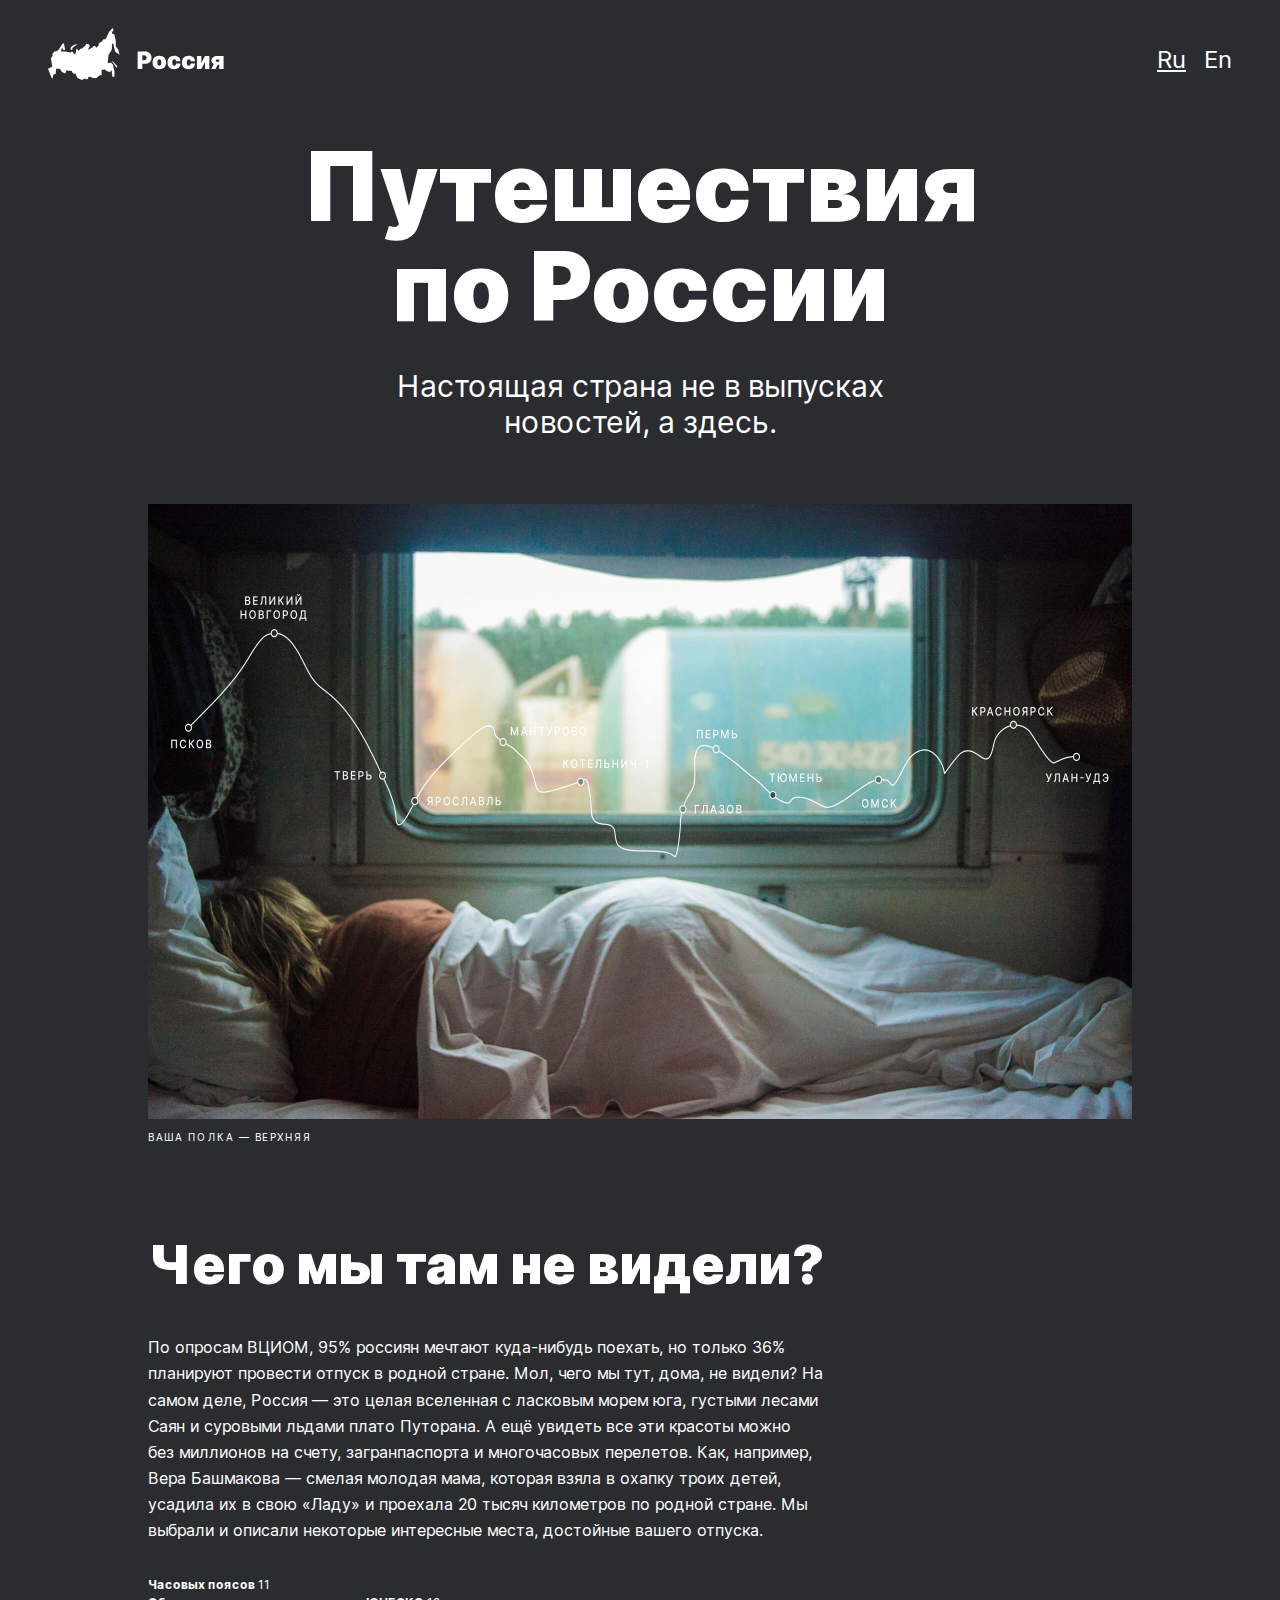
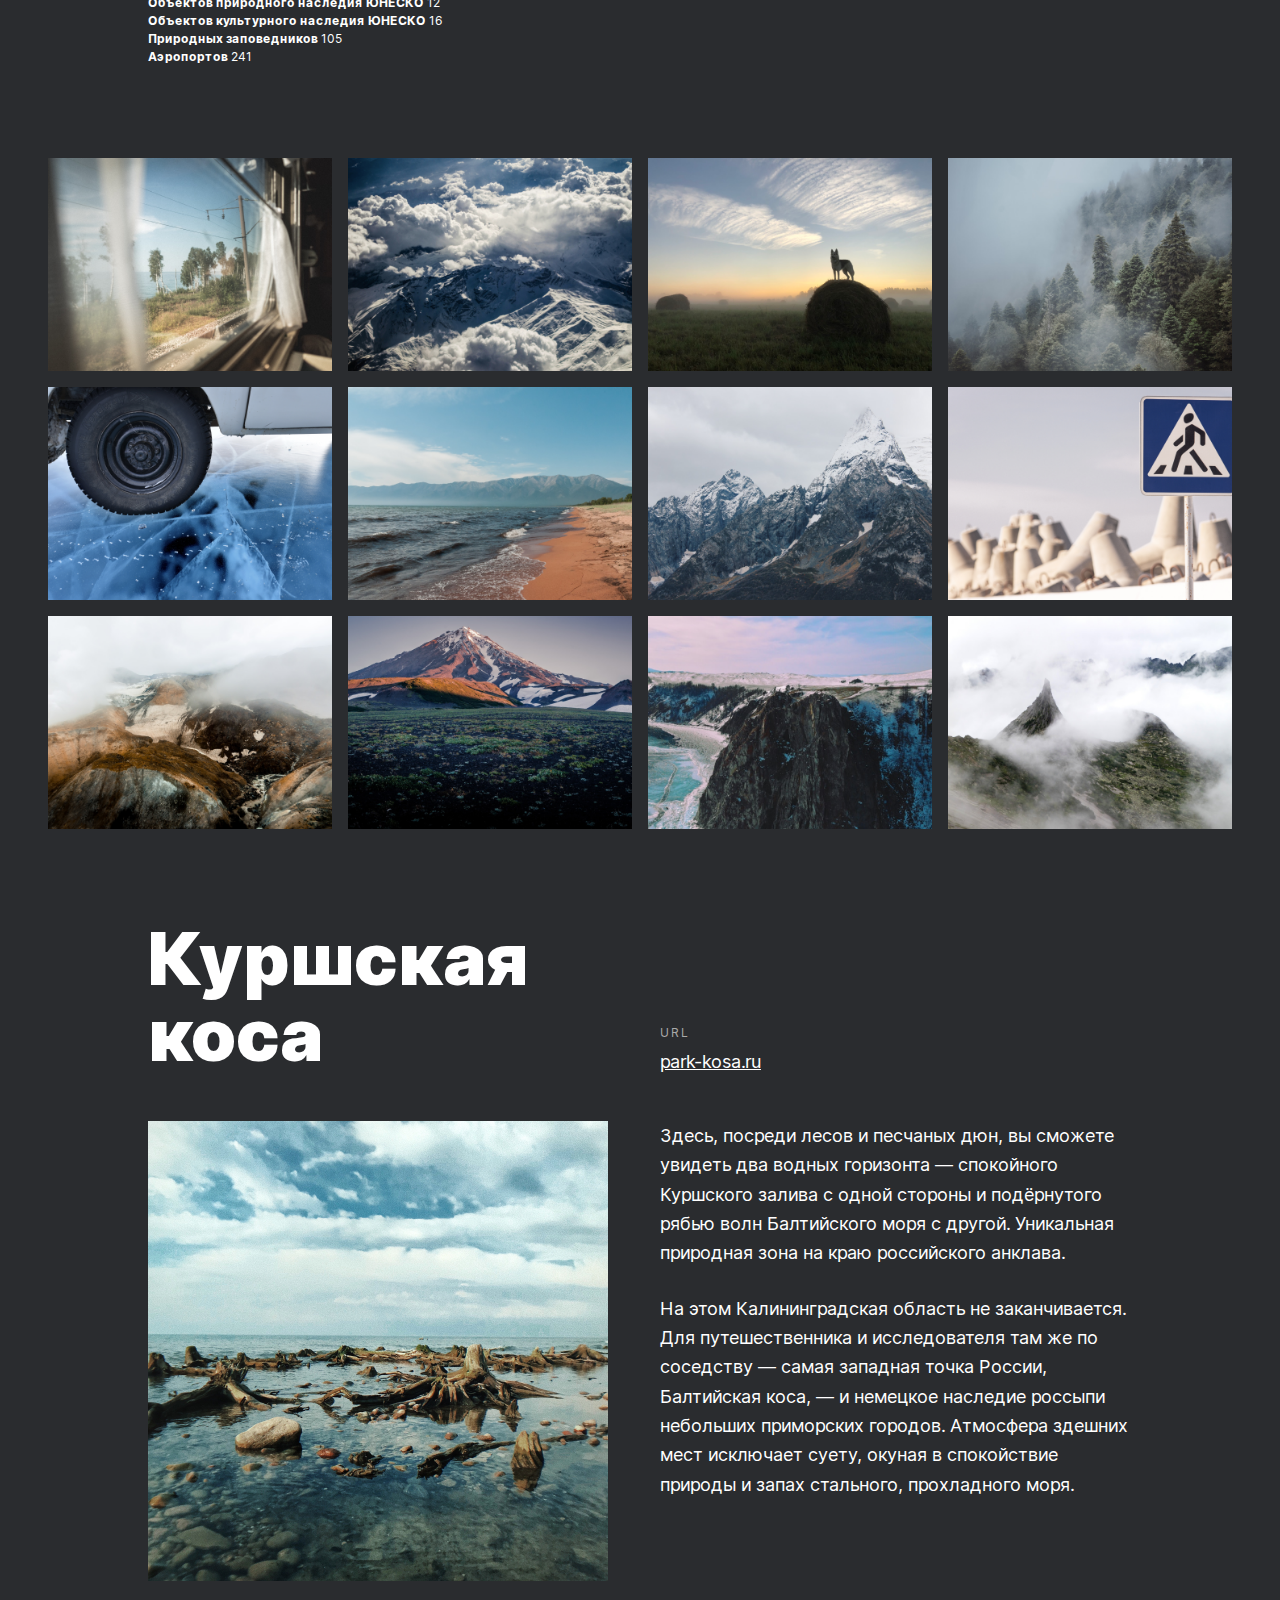
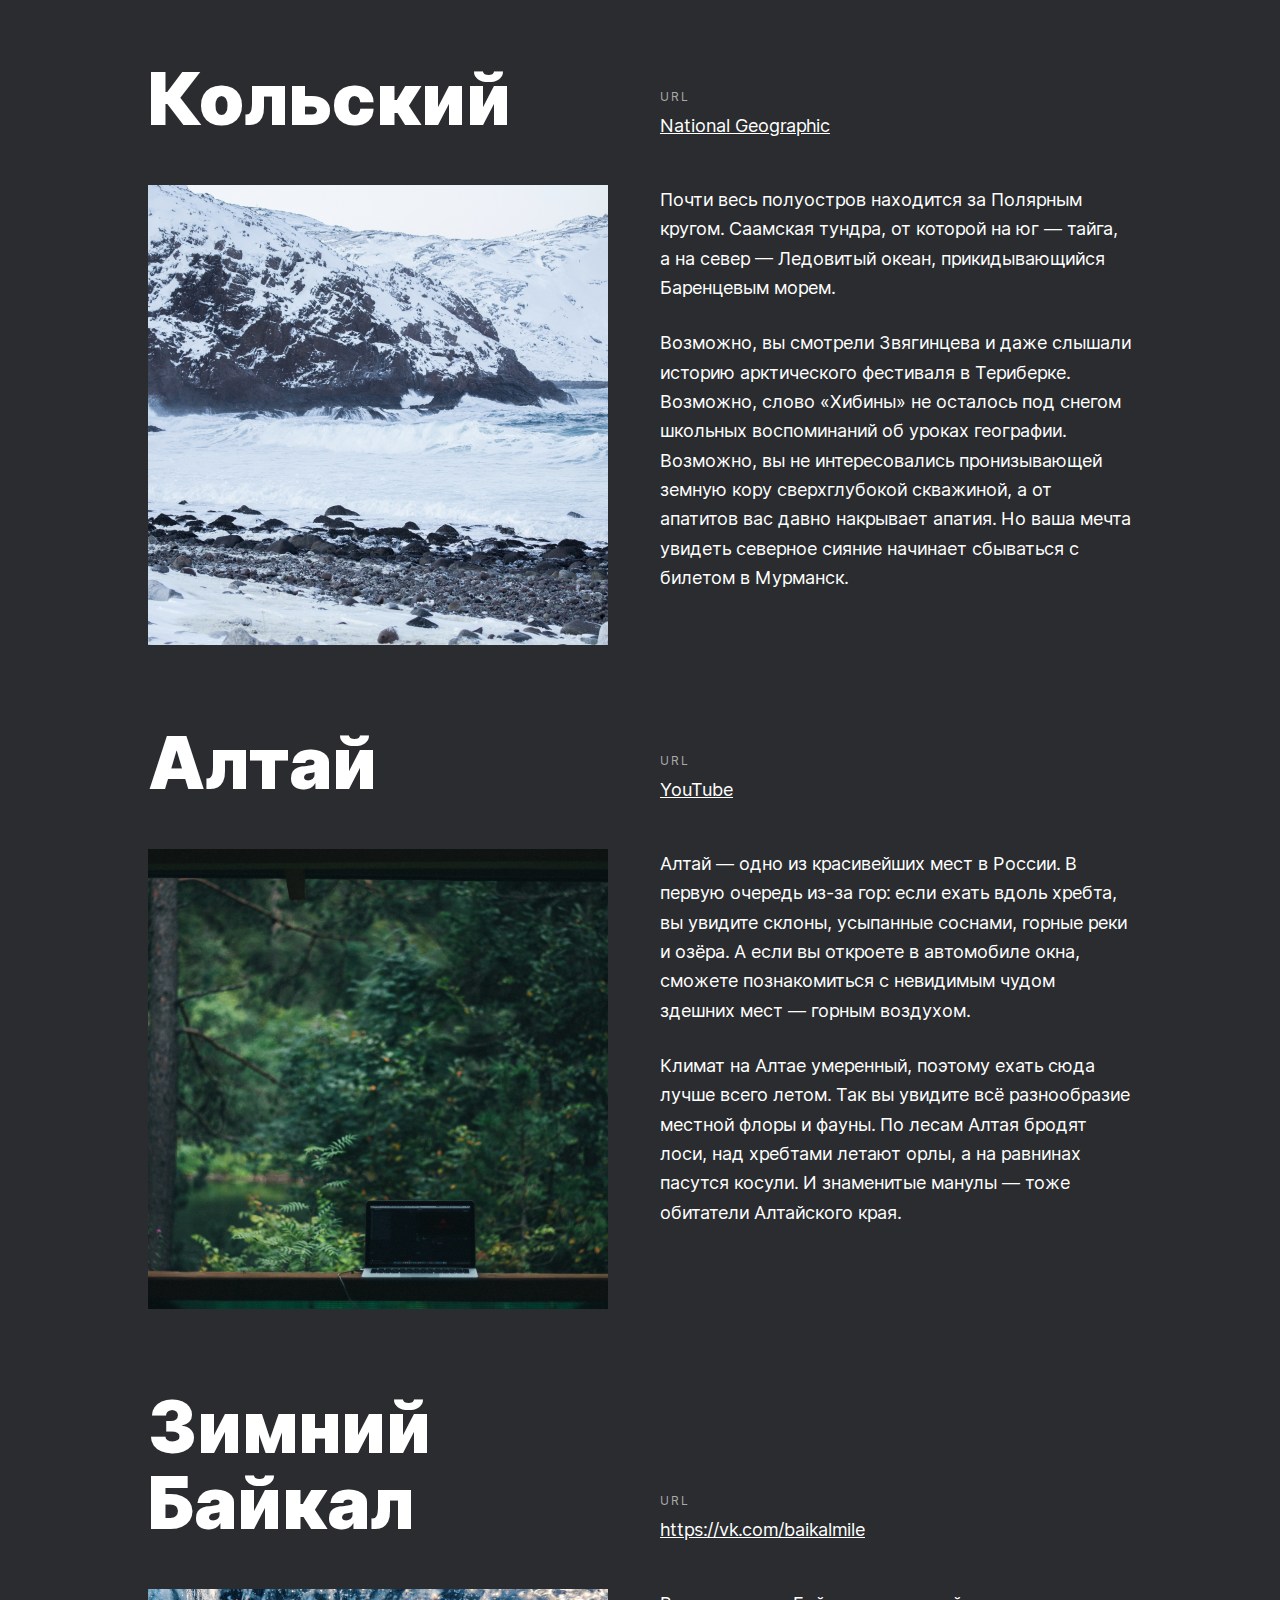
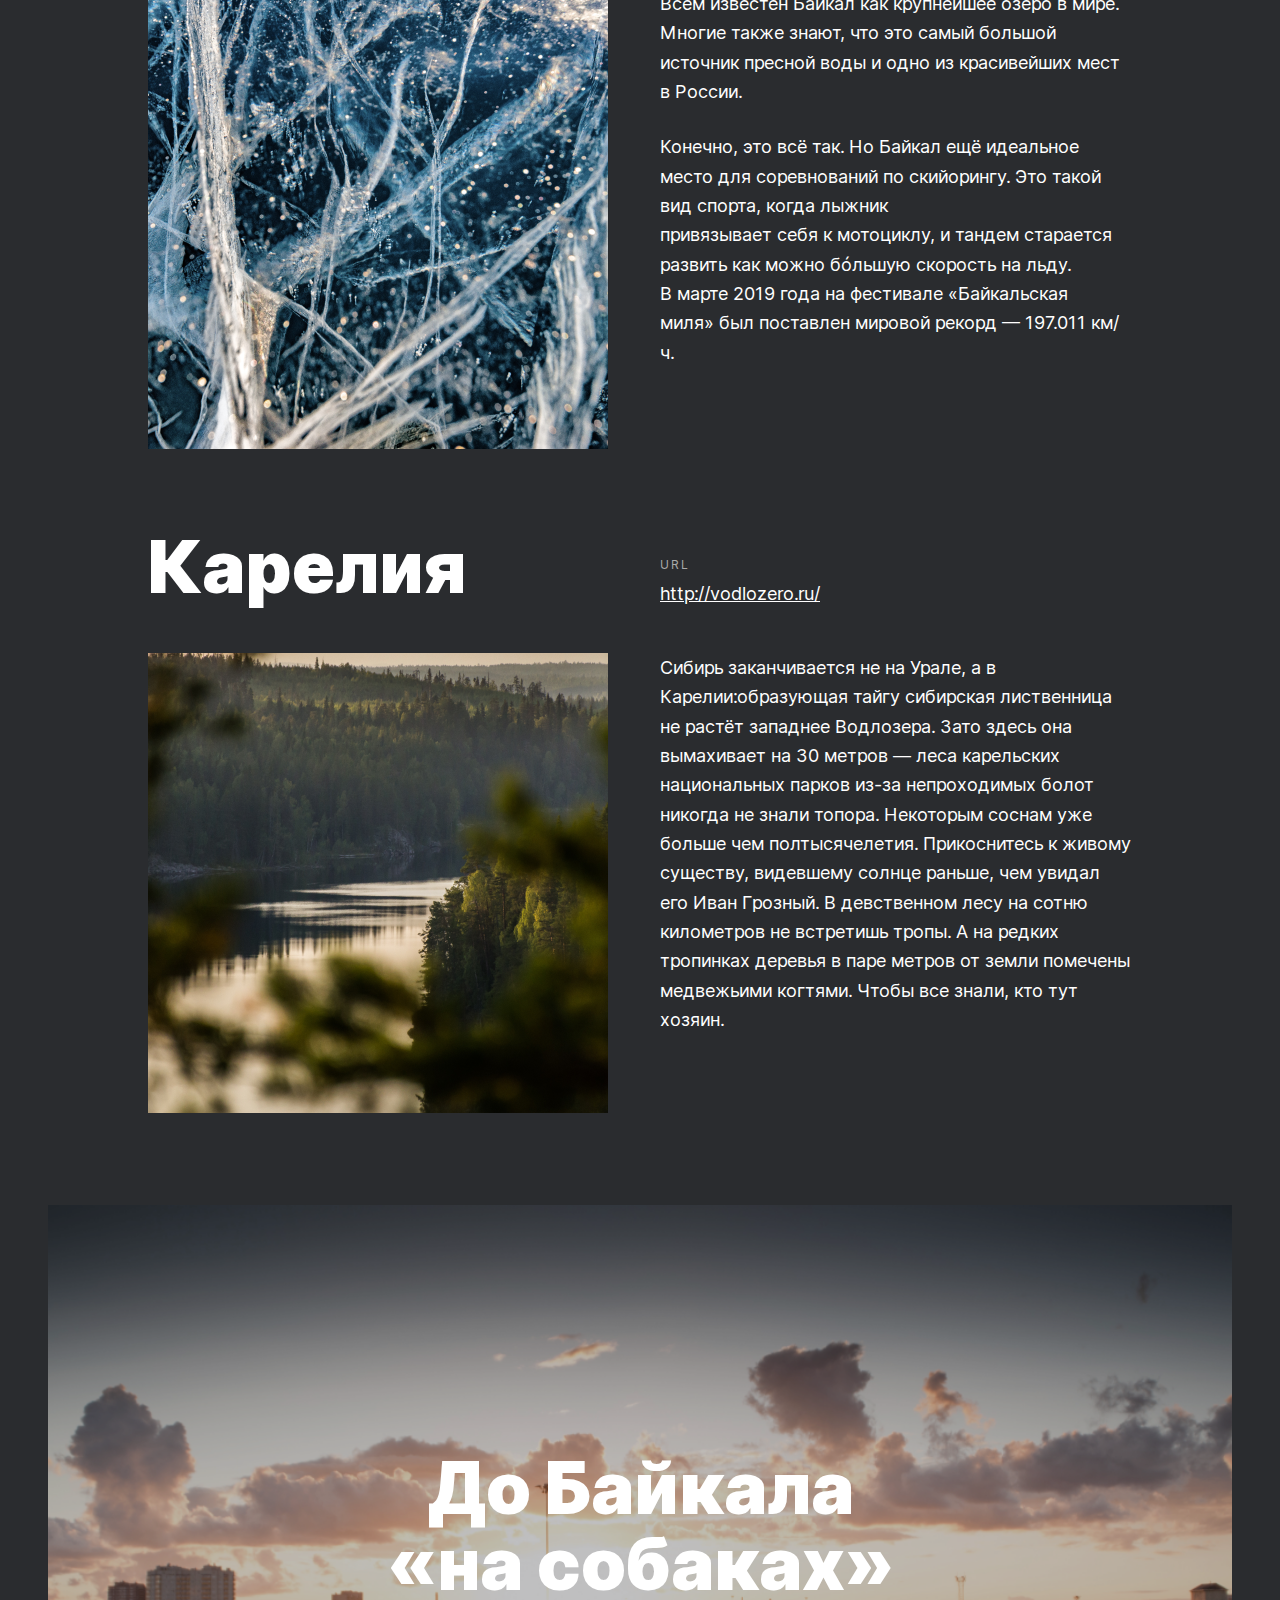
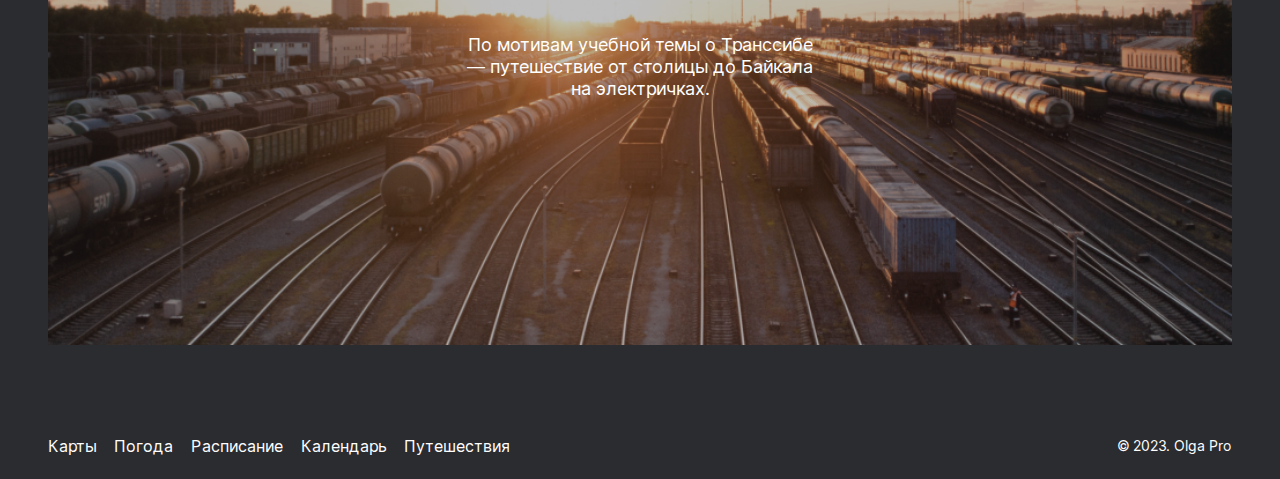
==== index.html @ e170b599 "Внесла изменения" ====
<!DOCTYPE html>
<html lang="ru">
<head>
    <meta charset="UTF-8">
    <meta http-equiv="X-UA-Compatible" content="IE=edge">
    <meta name="viewport" content="width=device-width, initial-scale=1.0">
    <link rel="icon" href="./images/Untitled.svg">
    <link rel="stylesheet" href="./pages/index.css">
    <title>Путешествия по России</title>
</head>
<body class="page">
  <div class="page__container">
    <header class="header section page__header">
      <img src="./images/header-logo.svg" alt="Логотип Карта России в черном цвете" class="header__logo">
      <div class="header__lang-links">
        <a href="#" class="header__lang-link header__lang-link_active link-transform">Ru</a>
        <a href="#" class="header__lang-link link-transform">En</a>
      </div>
    </header>
    <main class="content">
      <section class="lead section section_margins_bottom">
        <h1 class="lead__title">Путешествия по России</h1>
        <p class="lead__subtitle">Настоящая страна не в выпусках новостей, а здесь.</p>
        <div class="lead__image-caption">
          <img src="./images/lead-polka.jpg" alt="Изображение нижней полки в плацкарте" class="lead__image">
          <p class="lead__caption"> ваша полка — верхняя</p>
        </div>
      </section>
      <section class="intro section section_margins_bottom">
        <h2 class="intro__title">Чего мы там не&nbsp;видели?</h2>
        <p class="intro__text">По опросам ВЦИОМ, 95% россиян мечтают куда-нибудь поехать,
          но&nbsp;только 36% планируют провести отпуск в родной стране.
          Мол, чего мы тут, дома, не видели? На самом деле, Россия — это целая вселенная с ласковым морем юга,
          густыми лесами Саян и суровыми льдами плато Путорана. А ещё увидеть все эти красоты можно без&nbsp;миллионов на счету,
          загранпаспорта и многочасовых перелетов. Как, например, Вера Башмакова — смелая молодая мама,
          которая взяла в охапку троих детей, усадила их в свою «Ладу» и&nbsp;проехала 20 тысяч километров по&nbsp;родной стране.
          Мы выбрали и&nbsp;описали некоторые интересные места, достойные вашего отпуска.</p>
        <ul class="intro__list">
          <li class="intro__info">Часовых поясов <span class="intro__number">11</span></li>
          <li class="intro__info">Объектов природного наследия ЮНЕСКО <span class="intro__number">12</span></li>
          <li class="intro__info">Объектов культурного наследия ЮНЕСКО <span class="intro__number">16</span></li>
          <li class="intro__info">Природных заповедников <span class="intro__number">105</span></li>
          <li class="intro__info">Аэропортов <span class="intro__number">241</span></li>
        </ul>
      </section>
      <section class="photo-grid section section_margins_bottom">
        <ul class="photo-grid__list">
          <li class="photo-grid__item"><img src="./images/photo-grid-train.png" alt="На картинке Изборажено вид из окна поезда" class="photo-grid__image"></li>
          <li class="photo-grid__item"><img src="./images/photo-grid-atharva-tulsi.png" alt="Изображение заснеженных гор. Вид сверху" class="photo-grid__image"></li>
          <li class="photo-grid__item"><img src="./images/photo-grid-tuman.png" alt="Изображение стога сена, а на нем овчарка" class="photo-grid__image"></li>
          <li class="photo-grid__item"><img src="./images/photo-grid-ergaki.png" alt="Изборажение Хвойного леса" class="photo-grid__image"></li>
          <li class="photo-grid__item"><img src="./images/photo-grid-arisa.png" alt="Изборажение Машинного колеса на льду" class="photo-grid__image"></li>
          <li class="photo-grid__item"><img src="./images/photo-grid-baikal.png" alt="Байкал" class="photo-grid__image"></li>
          <li class="photo-grid__item"><img src="./images/photo-grid-elbrus.png" alt="Изображение Приэльбрусье весной" class="photo-grid__image"></li>
          <li class="photo-grid__item"><img src="./images/photo-grid-kondratiev.png" alt="Изборажение знака Пешеходный переход" class="photo-grid__image"></li>
          <li class="photo-grid__item"><img src="./images/photo-grid-kamchatka-1.png" alt="Изборажение гор Камчатки" class="photo-grid__image"></li>
          <li class="photo-grid__item"><img src="./images/photo-grid-kamchatka-2.png" alt="Изборажение Вулкана на Камчатке" class="photo-grid__image"></li>
          <li class="photo-grid__item"><img src="./images/photo-grid-baikal-2.png" alt="Байкал" class="photo-grid__image"></li>
          <li class="photo-grid__item"><img src="./images/photo-grid-sochi 1.png" alt="Изборажение гор в тумане" class="photo-grid__image"></li>
        </ul>
      </section>
      <section class="places section section__places">
       <div class="place">
        <h2 class="place__title">Куршская коса</h2>
        <div class="place__website">
         <p class="place__url-heading">url</p>
         <a href="http://park-kosa.ru" class="place__link link-transform" target="blank">park-kosa.ru</a>
        </div>
        <img src="./images/__image.png" alt="Изображение воды с корнями деревьев" class="place__image">
        <div class="place__paragraphs">
          <p class="place__paragraph">Здесь, посреди лесов и песчаных дюн, вы сможете увидеть два водных горизонта —
            спокойного Куршского залива с одной стороны и подёрнутого рябью волн Балтийского моря с другой.
            Уникальная природная зона на краю российского анклава.</p>
          <p class="place__paragraph">На этом Калининградская область не заканчивается.
            Для&nbsp;путешественника и исследователя там же по соседству — самая западная точка России,
            Балтийская коса, — и немецкое наследие россыпи небольших приморских городов.
            Атмосфера здешних мест исключает суету, окуная в спокойствие природы и запах стального, прохладного моря.</p>
        </div>
       </div>
       <div class="place">
        <h2 class="place__title">Кольский</h2>
        <div class="place__website">
          <p class="place__url-heading">url</p>
          <a href="https://yourshot.nationalgeographic.com/photos/?keywords=kolskiy" class="place__link link-transform" target="blank">National Geographic</a>
        </div>
        <img src="./images/__image (1).png" alt="Изображение гор Кольского полуострова в зимний период" class="place__image">
        <div class="place__paragraphs">
          <p class="place__paragraph">Почти весь полуостров находится за Полярным кругом. Саамская тундра, от которой на юг —
            тайга, а на север — Ледовитый океан, прикидывающийся Баренцевым морем.</p>
          <p class="place__paragraph">Возможно,&nbsp;вы&nbsp;смотрели&nbsp;Звягинцева и даже слышали историю арктического фестиваля в Териберке.
            Возможно, слово «Хибины» не осталось под снегом школьных воспоминаний об уроках географии.
            Возможно, вы не интересовались пронизывающей земную кору сверхглубокой скважиной, а от апатитов вас давно накрывает апатия.
            Но ваша мечта увидеть северное сияние начинает сбываться с билетом в&nbsp;Мурманск.</p>
        </div>
       </div>
       <div class="place">
        <h2 class="place__title">Алтай</h2>
        <div class="place__website">
          <p class="place__url-heading">url</p>
          <a href="https://www.youtube.com/watch?v=7ZEsoV7kWAQ" class="place__link link-transform" target="blank" >YouTube</a>
        </div>
        <img src="./images/__image (2).png" alt="Изображение алтайского хвойного леса в летний период" class="place__image">
        <div class="place__paragraphs">
          <p class="place__paragraph">Алтай — одно из красивейших мест в России.
            В первую очередь из-за гор: если ехать вдоль хребта, вы увидите склоны, усыпанные соснами, горные реки и озёра.
            А если вы откроете в автомобиле окна, сможете познакомиться с невидимым чудом здешних мест — горным воздухом.</p>
          <p class="place__paragraph">Климат на Алтае умеренный, поэтому ехать сюда лучше всего летом. Так вы увидите всё разнообразие местной флоры и фауны.
            По лесам Алтая бродят лоси, над хребтами летают орлы, а&nbsp;на равнинах пасутся косули. И&nbsp;знаменитые манулы — тоже обитатели Алтайского края.</p>
        </div>
       </div>
       <div class="place">
        <h2 class="place__title">Зимний Байкал</h2>
        <div class="place__website">
          <p class="place__url-heading">url</p>
          <a href="https://vk.com/baikalmile" class="place__link link-transform" target="blank" >https://vk.com/baikalmile</a>
        </div>
        <img src="./images/__image (3).png" alt="Лед на Байкале" class="place__image">
        <div class="place__paragraphs">
          <p class="place__paragraph">Всем известен Байкал как крупнейшее озеро&nbsp;в&nbsp;мире.&nbsp;
            Многие также знают, что это самый большой источник пресной воды и&nbsp;одно из красивейших мест в&nbsp;России.</p>
          <p class="place__paragraph">Конечно, это всё так. Но&nbsp;Байкал ещё идеальное место для соревнований&nbsp;по скийорингу.
            Это такой вид спорта, когда лыжник привязывает&nbsp;себя&nbsp;к&nbsp;мотоциклу, и&nbsp;тандем старается развить как можно бóльшую скорость на&nbsp;льду.
            В&nbsp;марте 2019 года на фестивале «Байкальская миля»&nbsp;был поставлен мировой рекорд — 197.011&nbsp;км/ч.</p>
        </div>
       </div>
       <div class="place">
        <h2 class="place__title">Карелия</h2>
        <div class="place__website">
          <p class="place__url-heading">url</p>
          <a href="http://vodlozero.ru" class="place__link link-transform" target="blank">http://vodlozero.ru/</a>
        </div>
        <img src="./images/__image (4).png" alt="Изображение лесного озера в Карелии" class="place__image">
        <div class="place__paragraphs">
          <p class="place__paragraph">Сибирь заканчивается не на Урале, а в Карелии:образующая тайгу сибирская лиственница не растёт западнее Водлозера.
            Зато здесь она вымахивает на 30 метров — леса карельских национальных парков из-за непроходимых болот никогда не знали топора.
            Некоторым соснам уже больше чем полтысячелетия. Прикоснитесь к живому существу, видевшему солнце раньше, чем увидал его Иван Грозный.
            В девственном лесу на сотню километров не встретишь тропы. А на редких тропинках деревья в паре метров от земли помечены медвежьими когтями.
            Чтобы все знали, кто тут хозяин.</p>
        </div>
       </div>
      </section>
      <section class="cover section section_margins_bottom">
        <a class="cover__background" href="https://stampsy.com/na-elektrichkakh-do-baikala" target="blank">
         <h2 class="cover__title">До Байкала «на&nbsp;собаках»</h2>
         <p class="cover__subtitle">По мотивам учебной темы о Транссибе — путешествие от столицы до Байкала на электричках.</p>
       </a>
      </section>
    </main>
    <footer class="footer section page__footer">
      <div class="footer__columns">
        <nav class="footer__links">
         <a href="https://yandex.ru/maps" class="footer__link link-transform" target="blank" >Карты</a>
         <a href="https://yandex.ru/pogoda" class="footer__link link-transform" target="blank">Погода</a>
         <a href="https://rasp.yandex.ru" class="footer__link link-transform" target="blank">Расписание</a>
         <a href="https://calendar.yandex.ru" class="footer__link link-transform" target="blank">Календарь</a>
         <a href="https://travel.yandex.ru" class="footer__link link-transform" target="blank">Путешествия</a>
        </nav>
         <a href="https://github.com/Olgapro21" class="footer__copyrigth link-transform" target="blank">&copy; 2023. Olga Pro</a>
        </div>
    </footer>
  </div>
</body>
</html>
---- pages/index.css ----
@import url(../vendor/normalize.css);
@import url(../fonts/fonts.css);
@import url(../blocks/page/page.css);
@import url(../blocks/page/__container/page__container.css);
@import url(../blocks/section/section.css);
@import url(../blocks/page/__header/page__header.css);
@import url(../blocks/section/_margins/section_margins_bottom.css);
@import url(../blocks/section/__places/section__places.css);
@import url(../blocks/link-transform/link-transform.css);
@import url(../blocks/header/header.css);
@import url(../blocks/header/__logo/header__logo.css);
@import url(../blocks/header/__lang-links/header__lang-links.css);
@import url(../blocks/header/__lang-link/header__lang-link.css);
@import url(../blocks/header/__lang-link/_active/header__lang-link_active.css);
@import url(../blocks/content/content.css);
@import url(../blocks/lead/lead.css);
@import url(../blocks/lead/__image-caption/lead__image-caption.css);
@import url(../blocks/lead/__image/lead__image.css);
@import url(../blocks/lead/__title/lead__title.css);
@import url(../blocks/lead/__subtitle/lead__subtitle.css);
@import url(../blocks/lead/__caption/lead__caption.css);
@import url(../blocks/intro/intro.css);
@import url(../blocks/intro/__title/intro__title.css);
@import url(../blocks/intro/__text/intro__text.css);
@import url(../blocks/intro/__list/intro__list.css);
@import url(../blocks/intro/__info/intro__info.css);
@import url(../blocks/intro/__number/intro__number.css);
@import url(../blocks/photo-grid/photo-grid.css);
@import url(../blocks/photo-grid/__list/photo-grid__list.css);
@import url(../blocks/photo-grid/__image/photo-grid__image.css);
@import url(../blocks/places/places.css);
@import url(../blocks/place/place.css);
@import url(../blocks/place/__title/place__title.css);
@import url(../blocks/place/__website/place__website.css);
@import url(../blocks/place/__url-heading/place__url-heading.css);
@import url(../blocks/place/__link/place__link.css);
@import url(../blocks/place/__image/place__image.css);
@import url(../blocks/place/__paragraphs/place__paragraphs.css);
@import url(../blocks/place/__paragraph/place__paragraph.css);
@import url(../blocks/cover/cover.css);
@import url(../blocks/cover/__background/cover__background.css);
@import url(../blocks/cover/__title/cover__title.css);
@import url(../blocks/cover/__subtitle/cover__subtitle.css);
@import url(../blocks/page/__footer/page__footer.css);
@import url(../blocks/footer/footer.css);
@import url(../blocks/footer/__columns/footer__columns.css);
@import url(../blocks/footer/__link/footer__link.css);
@import url(../blocks/footer/__copyrigth/footer__copyrigth.css);
@import url(../blocks/footer/__links/footer__links.css);
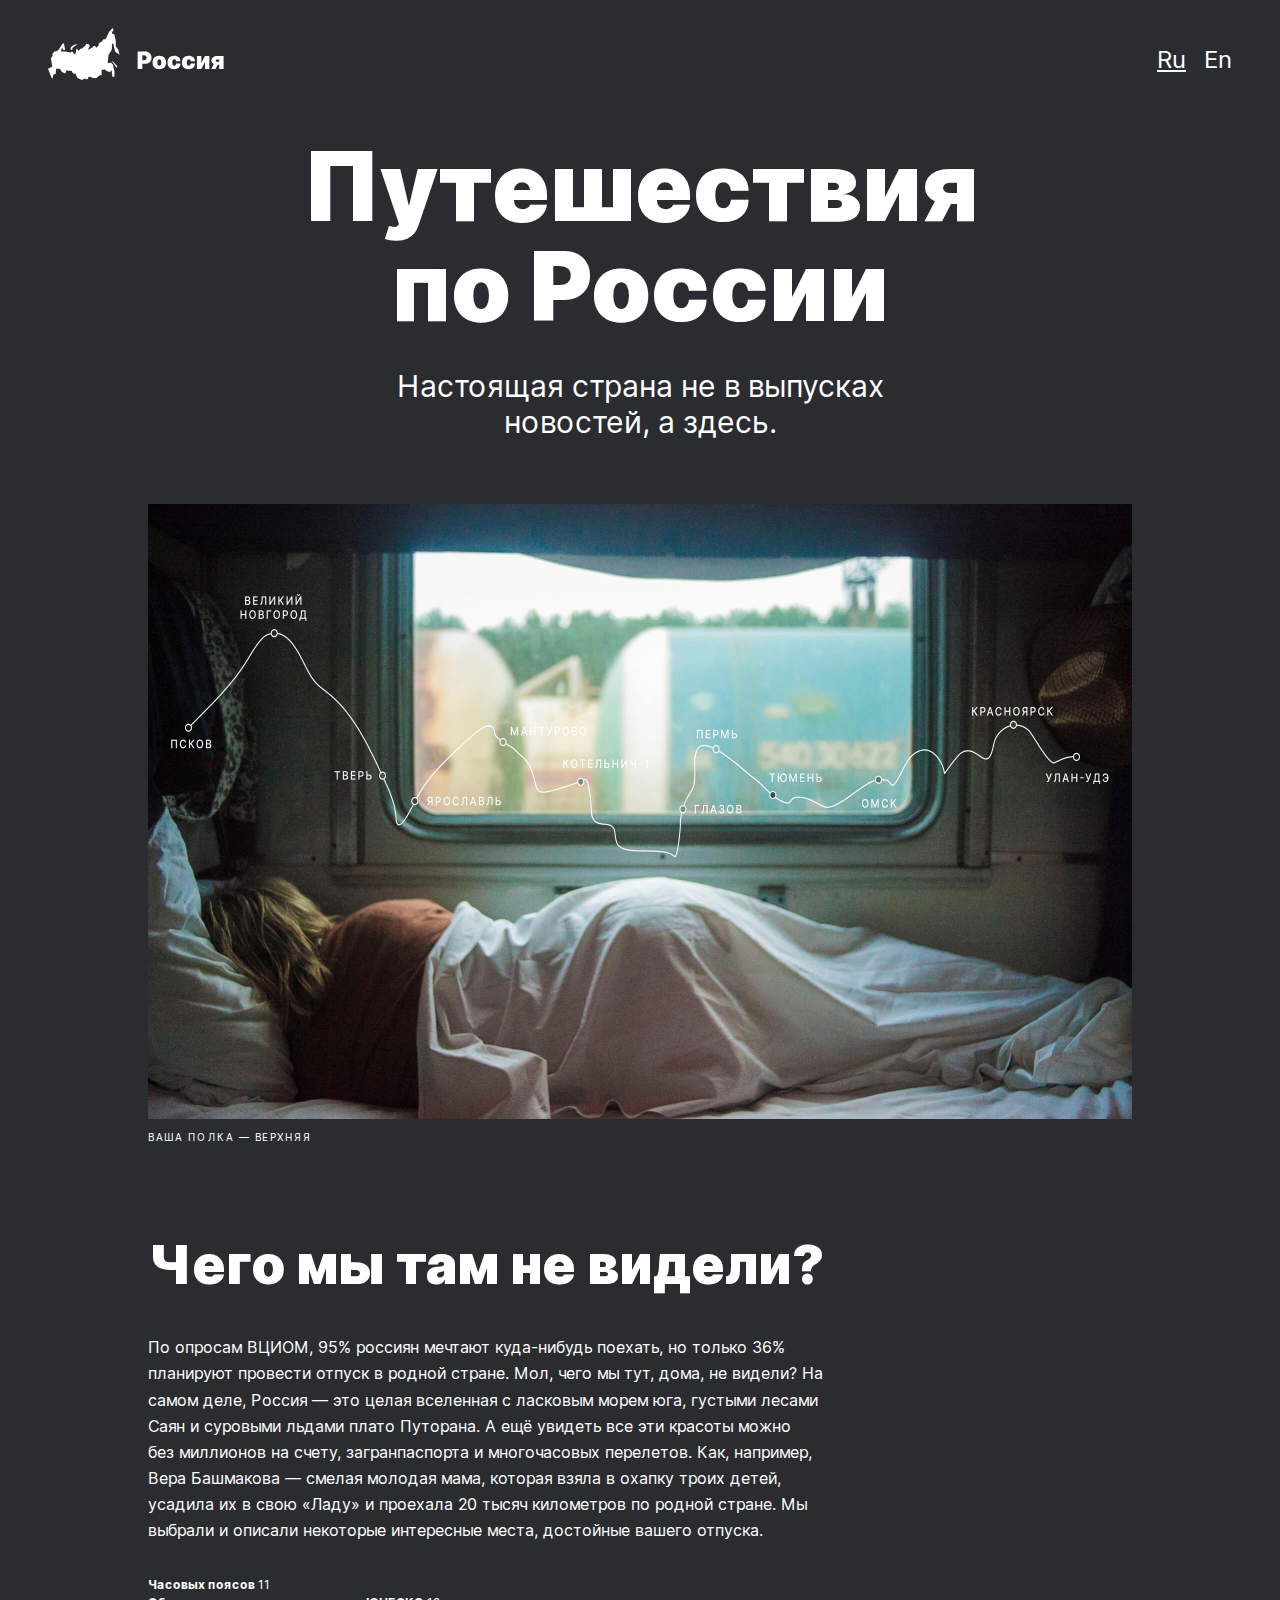
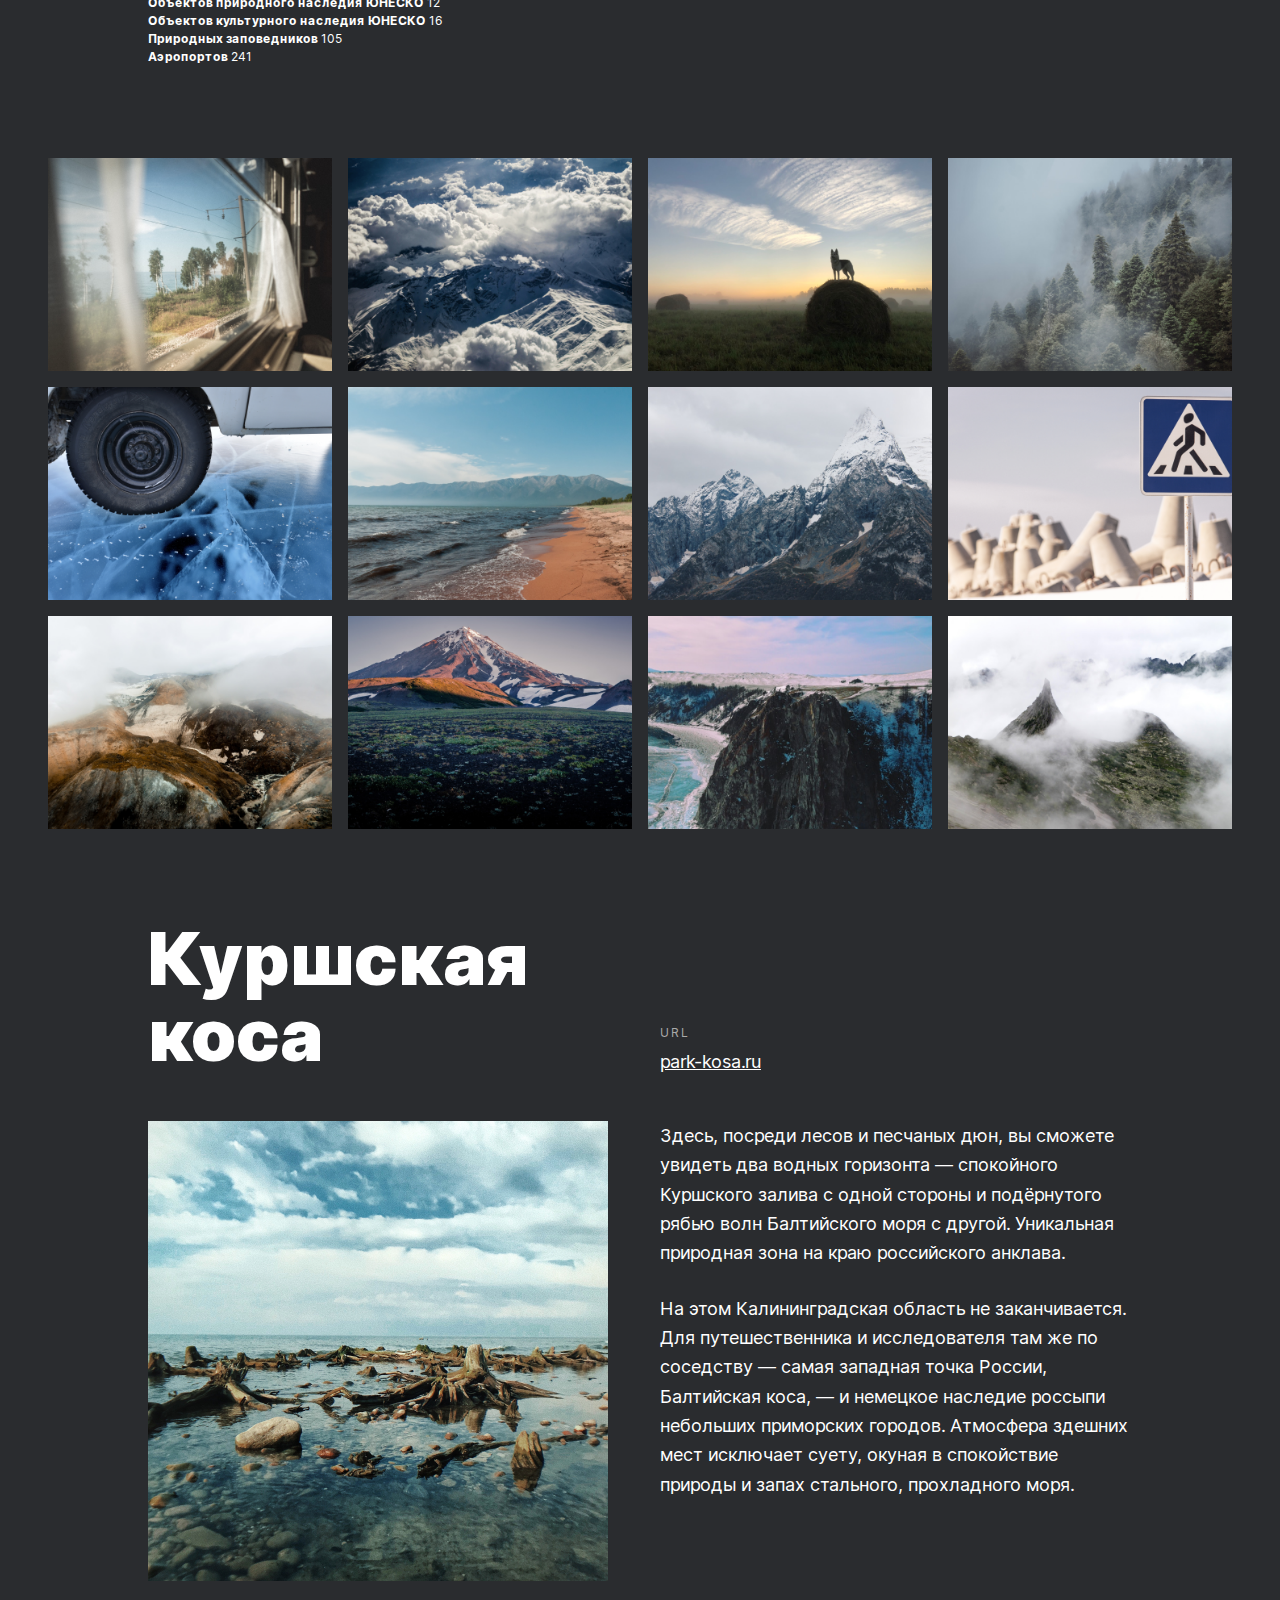
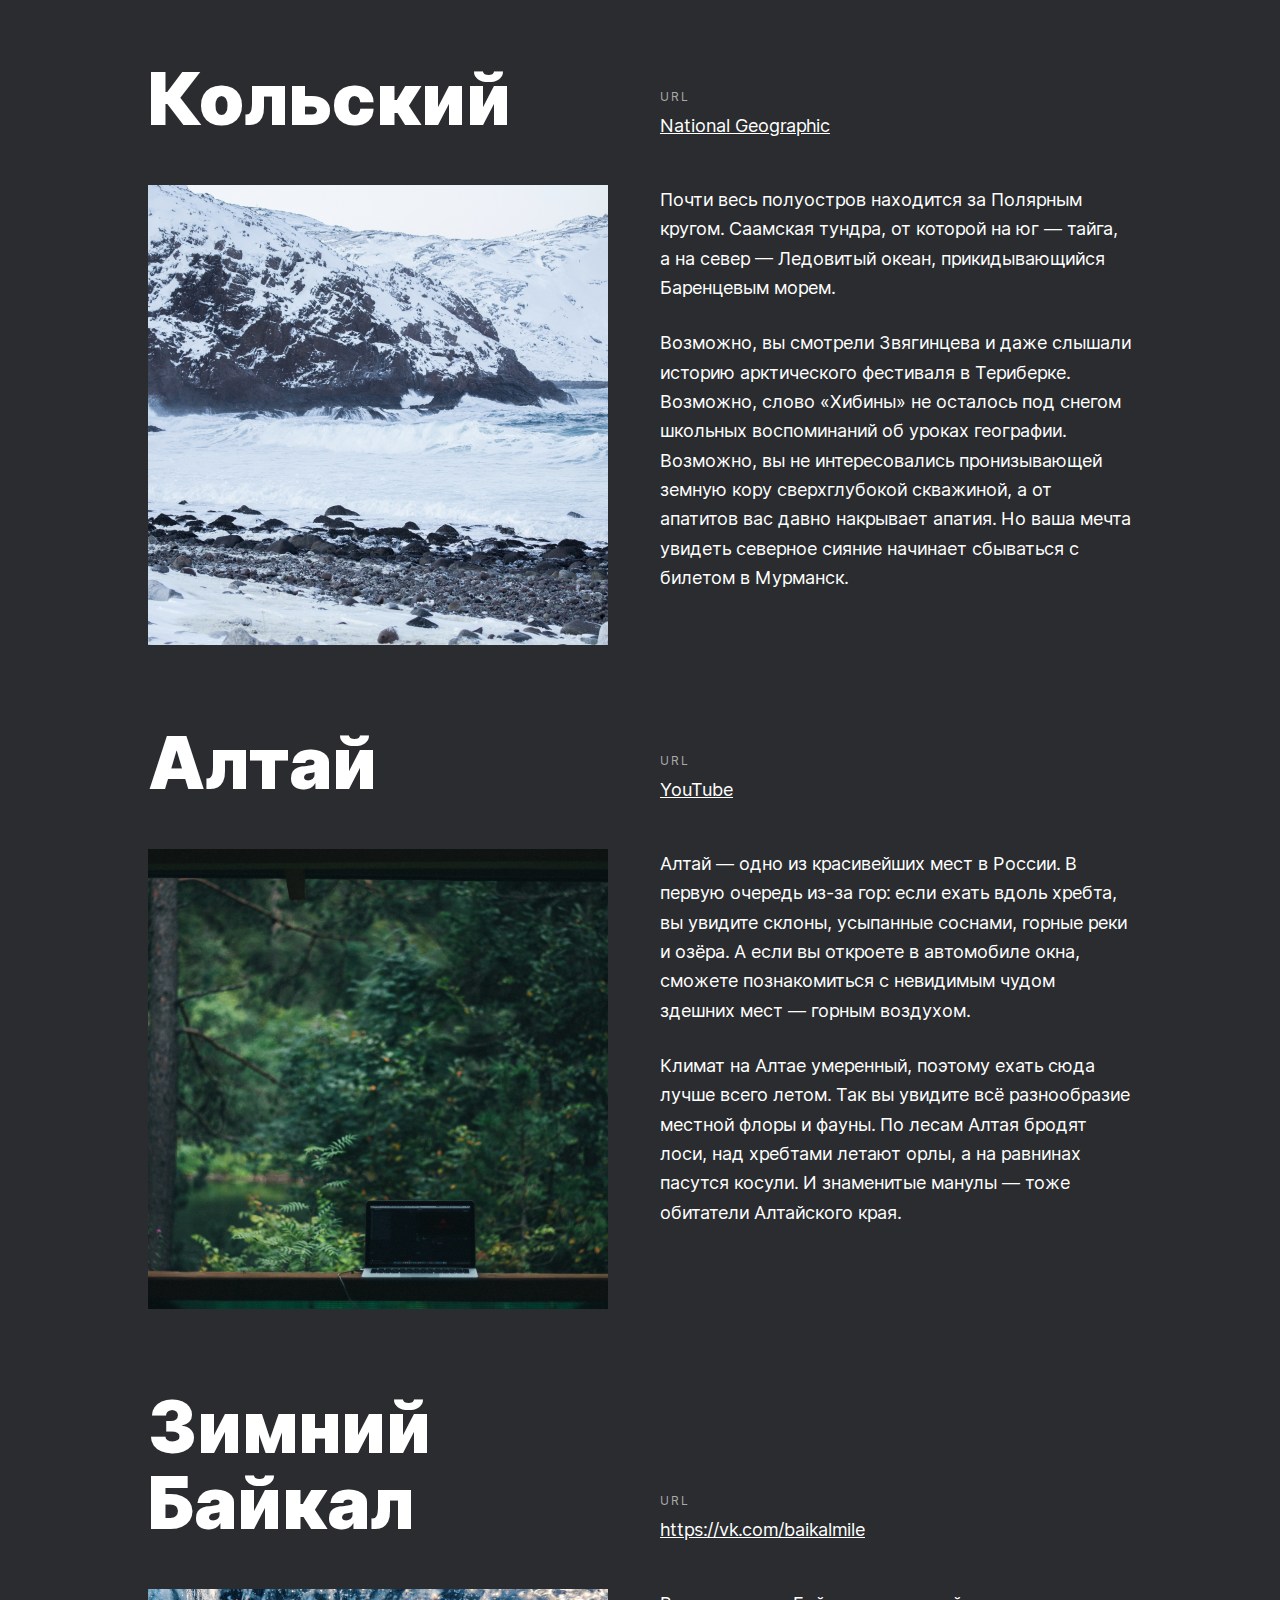
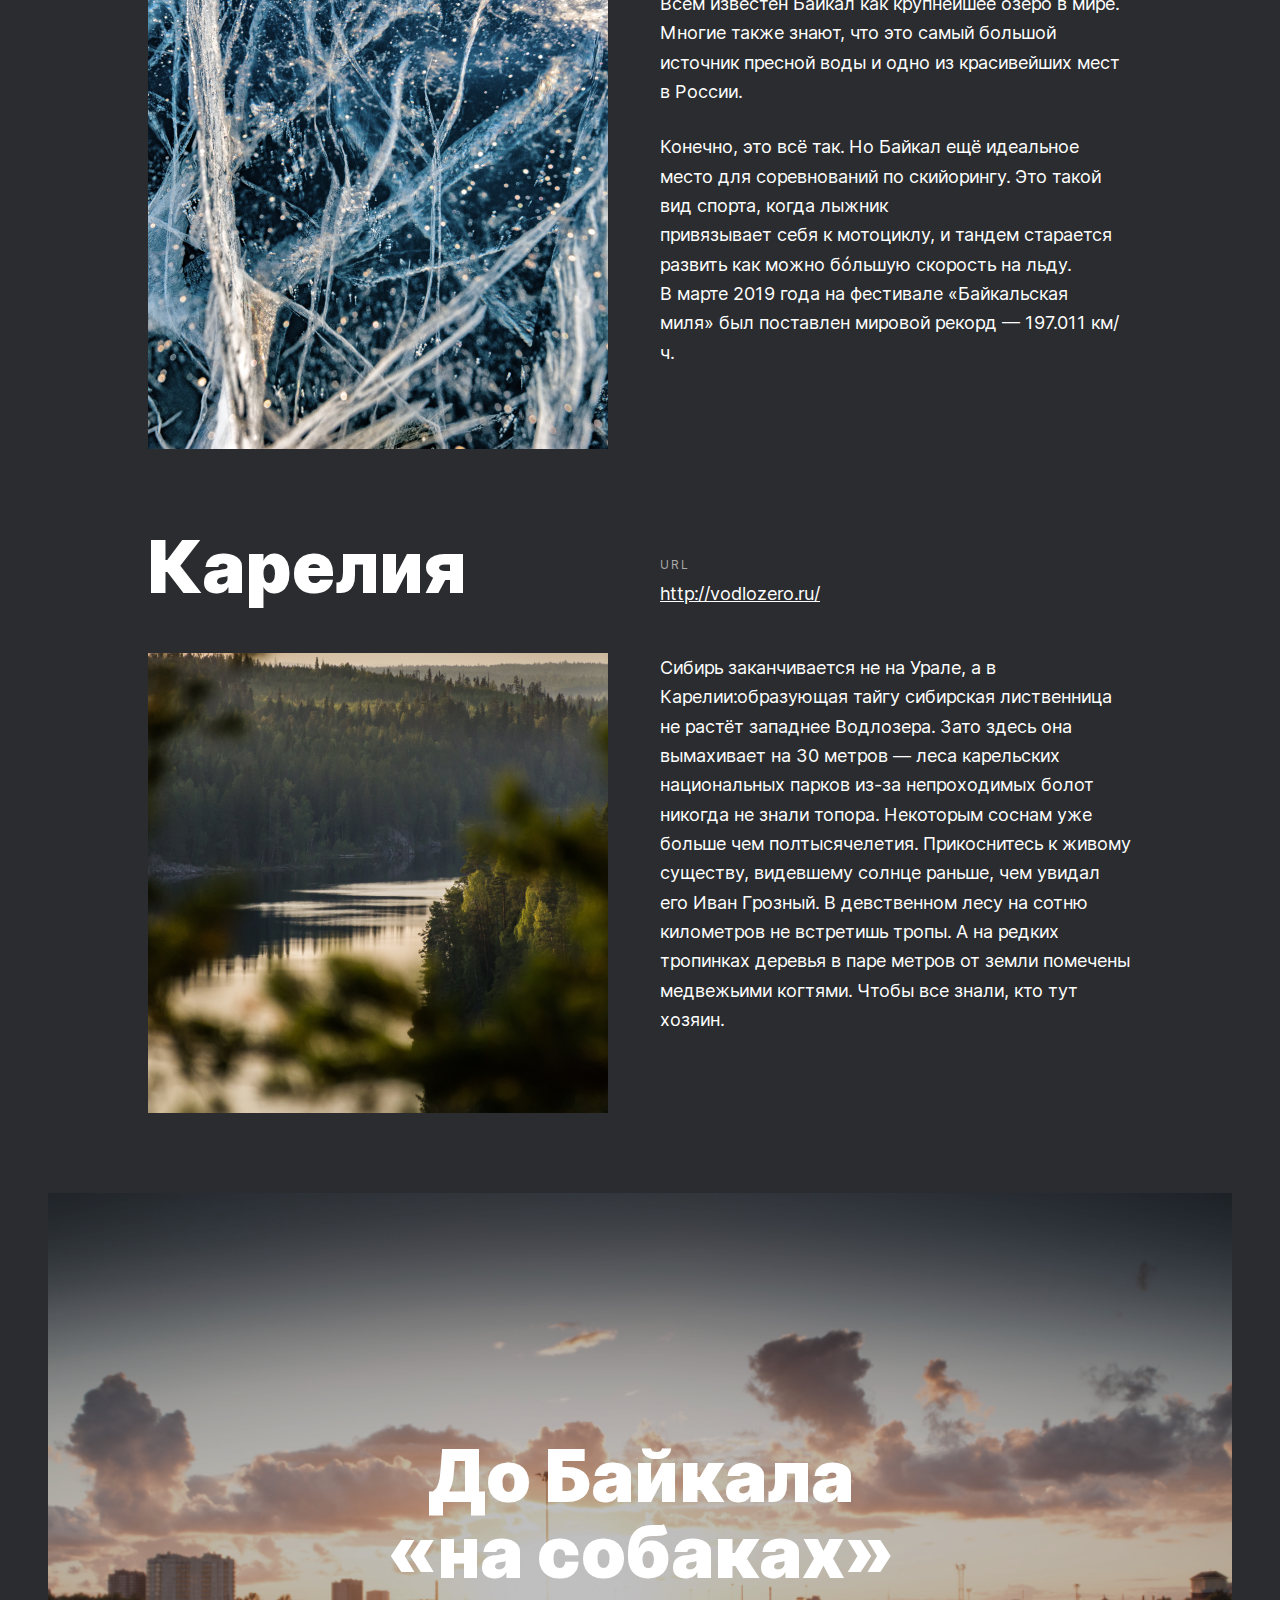
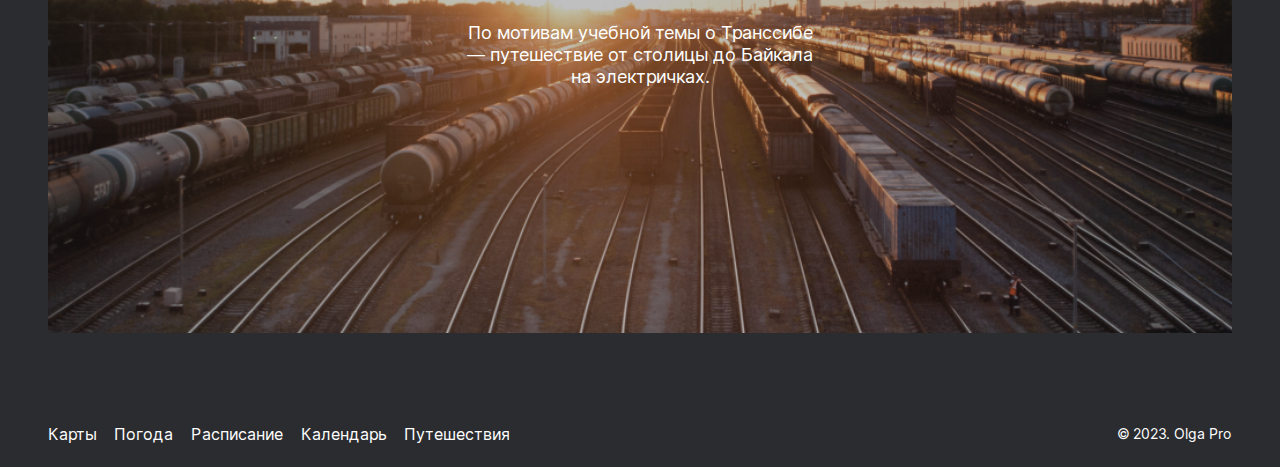
==== commit 42385a73: "Изменила название секции" ====
--- a/index.html
+++ b/index.html
@@ -56,17 +56,17 @@
           <li class="photo-grid__item"><img src="./images/photo-grid-kamchatka-1.png" alt="Изборажение гор Камчатки" class="photo-grid__image"></li>
           <li class="photo-grid__item"><img src="./images/photo-grid-kamchatka-2.png" alt="Изборажение Вулкана на Камчатке" class="photo-grid__image"></li>
           <li class="photo-grid__item"><img src="./images/photo-grid-baikal-2.png" alt="Байкал" class="photo-grid__image"></li>
-          <li class="photo-grid__item"><img src="./images/photo-grid-sochi 1.png" alt="Изборажение гор в тумане" class="photo-grid__image"></li>
+          <li class="photo-grid__item"><img src="./images/photo-grid-sochi-1.png" alt="Изборажение гор в тумане" class="photo-grid__image"></li>
         </ul>
       </section>
-      <section class="places section section__places">
+      <section class="places section section_margin">
        <div class="place">
         <h2 class="place__title">Куршская коса</h2>
         <div class="place__website">
          <p class="place__url-heading">url</p>
          <a href="http://park-kosa.ru" class="place__link link-transform" target="blank">park-kosa.ru</a>
         </div>
-        <img src="./images/__image.png" alt="Изображение воды с корнями деревьев" class="place__image">
+        <img src="./images/place-kosa.png" alt="Изображение воды с корнями деревьев" class="place__image">
         <div class="place__paragraphs">
           <p class="place__paragraph">Здесь, посреди лесов и песчаных дюн, вы сможете увидеть два водных горизонта —
             спокойного Куршского залива с одной стороны и подёрнутого рябью волн Балтийского моря с другой.
@@ -83,7 +83,7 @@
           <p class="place__url-heading">url</p>
           <a href="https://yourshot.nationalgeographic.com/photos/?keywords=kolskiy" class="place__link link-transform" target="blank">National Geographic</a>
         </div>
-        <img src="./images/__image (1).png" alt="Изображение гор Кольского полуострова в зимний период" class="place__image">
+        <img src="./images/place-kolsky.png" alt="Изображение гор Кольского полуострова в зимний период" class="place__image">
         <div class="place__paragraphs">
           <p class="place__paragraph">Почти весь полуостров находится за Полярным кругом. Саамская тундра, от которой на юг —
             тайга, а на север — Ледовитый океан, прикидывающийся Баренцевым морем.</p>
@@ -99,7 +99,7 @@
           <p class="place__url-heading">url</p>
           <a href="https://www.youtube.com/watch?v=7ZEsoV7kWAQ" class="place__link link-transform" target="blank" >YouTube</a>
         </div>
-        <img src="./images/__image (2).png" alt="Изображение алтайского хвойного леса в летний период" class="place__image">
+        <img src="./images/place-altai.png" alt="Изображение алтайского хвойного леса в летний период" class="place__image">
         <div class="place__paragraphs">
           <p class="place__paragraph">Алтай — одно из красивейших мест в России.
             В первую очередь из-за гор: если ехать вдоль хребта, вы увидите склоны, усыпанные соснами, горные реки и озёра.
@@ -114,7 +114,7 @@
           <p class="place__url-heading">url</p>
           <a href="https://vk.com/baikalmile" class="place__link link-transform" target="blank" >https://vk.com/baikalmile</a>
         </div>
-        <img src="./images/__image (3).png" alt="Лед на Байкале" class="place__image">
+        <img src="./images/place-winter-baikal.png" alt="Лед на Байкале" class="place__image">
         <div class="place__paragraphs">
           <p class="place__paragraph">Всем известен Байкал как крупнейшее озеро&nbsp;в&nbsp;мире.&nbsp;
             Многие также знают, что это самый большой источник пресной воды и&nbsp;одно из красивейших мест в&nbsp;России.</p>
@@ -129,7 +129,7 @@
           <p class="place__url-heading">url</p>
           <a href="http://vodlozero.ru" class="place__link link-transform" target="blank">http://vodlozero.ru/</a>
         </div>
-        <img src="./images/__image (4).png" alt="Изображение лесного озера в Карелии" class="place__image">
+        <img src="./images/place-karelia.png" alt="Изображение лесного озера в Карелии" class="place__image">
         <div class="place__paragraphs">
           <p class="place__paragraph">Сибирь заканчивается не на Урале, а в Карелии:образующая тайгу сибирская лиственница не растёт западнее Водлозера.
             Зато здесь она вымахивает на 30 метров — леса карельских национальных парков из-за непроходимых болот никогда не знали топора.
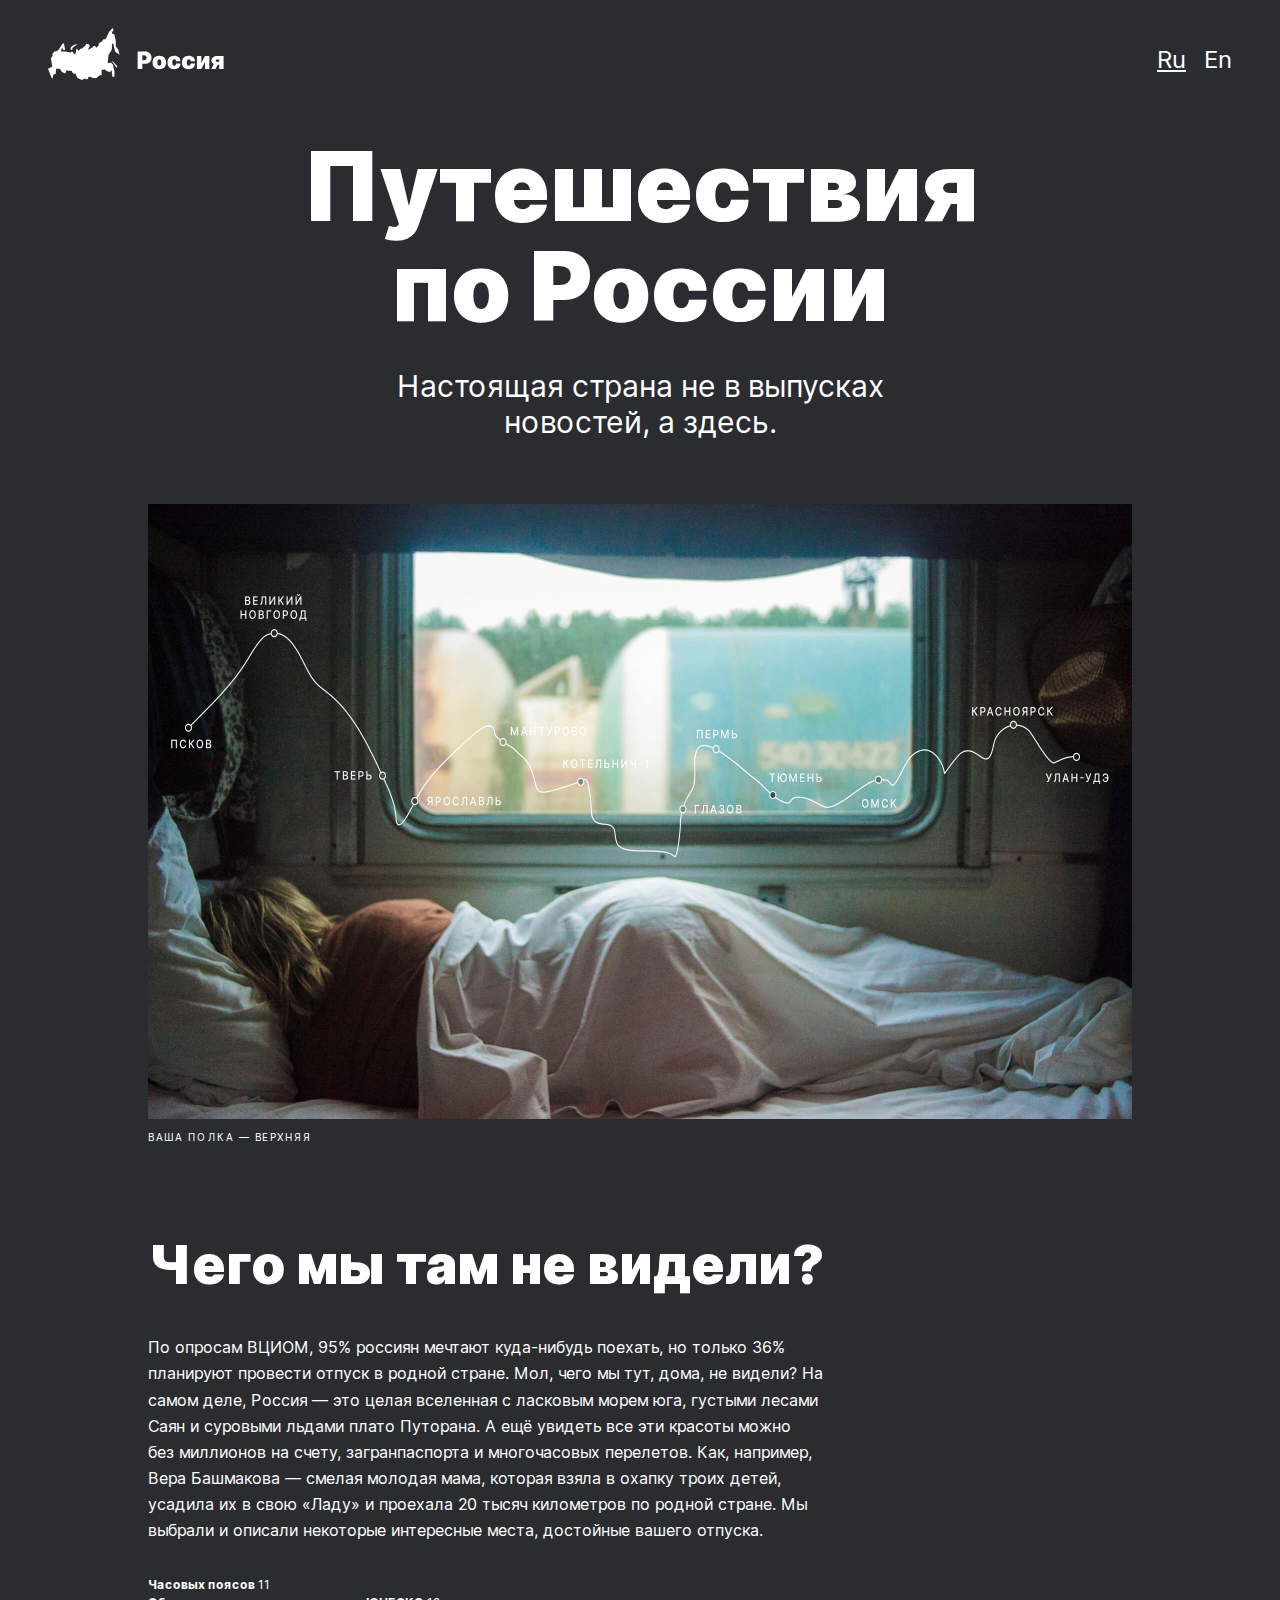
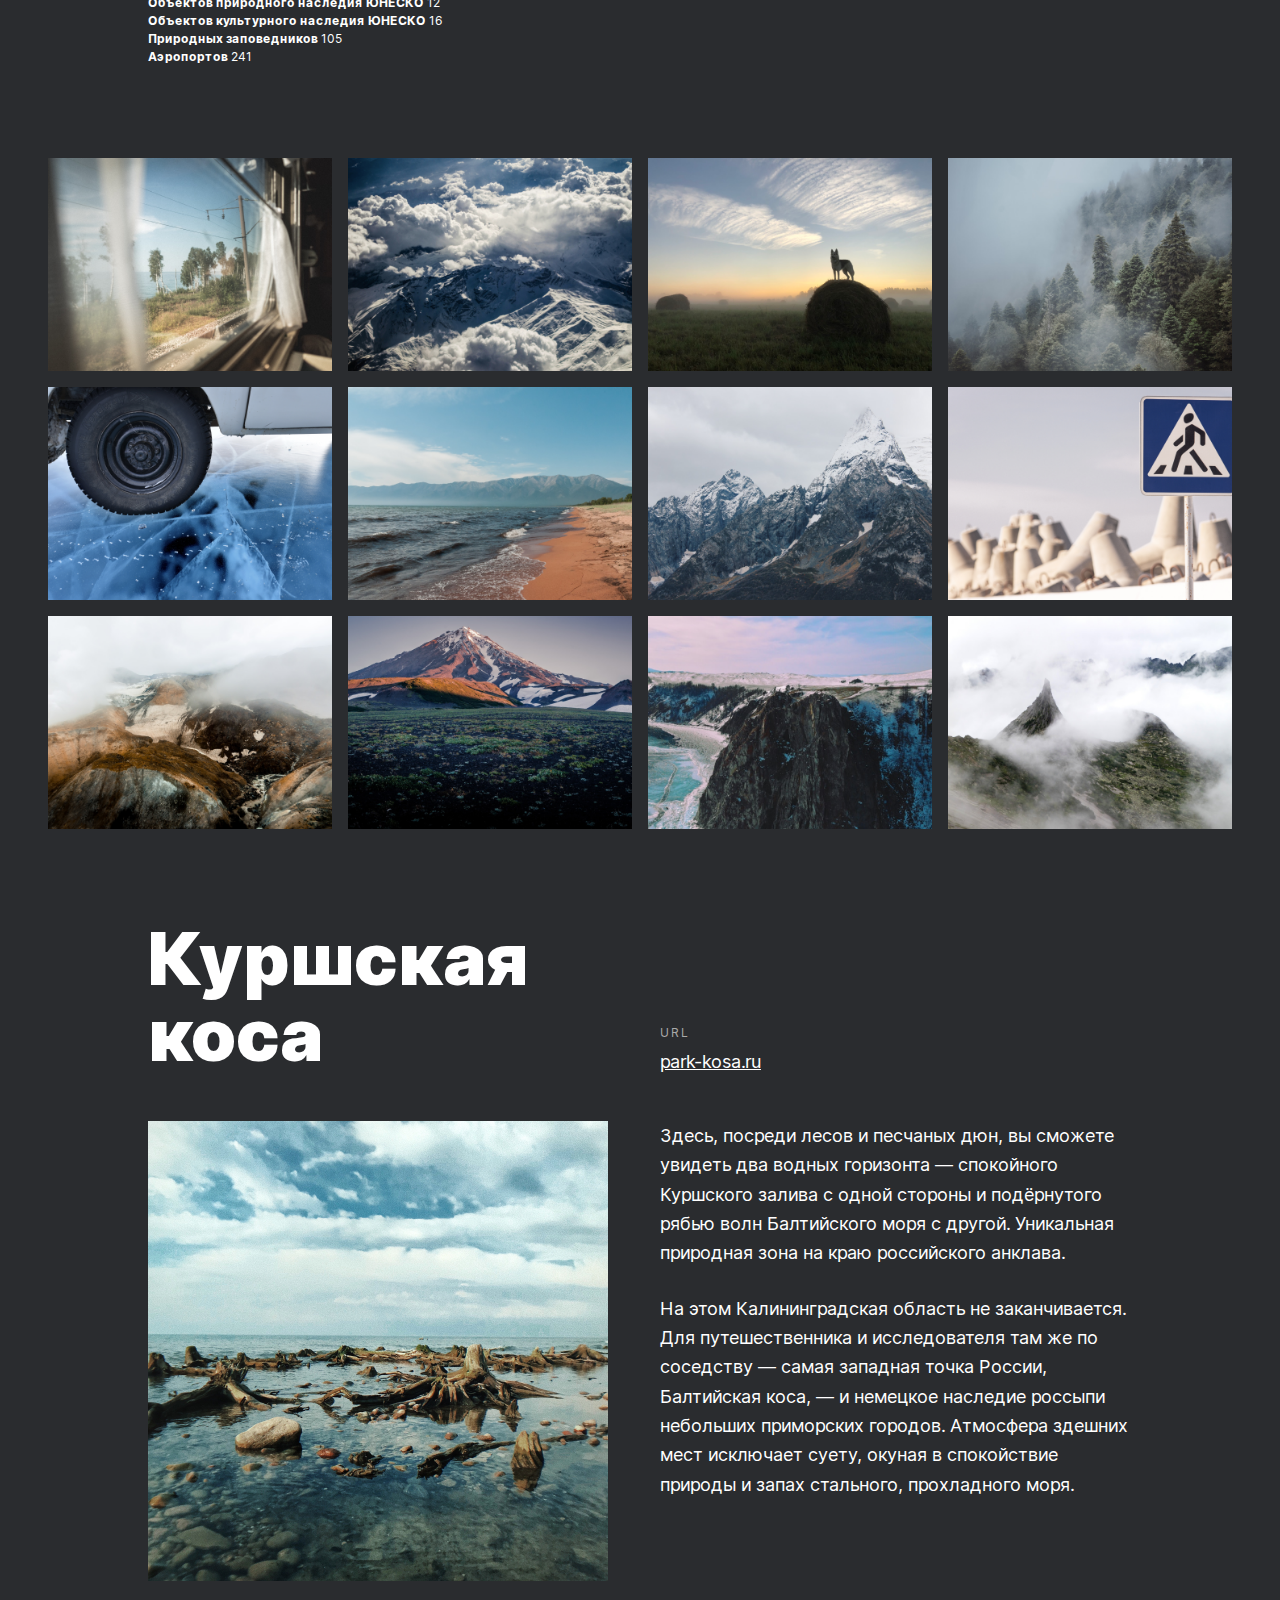
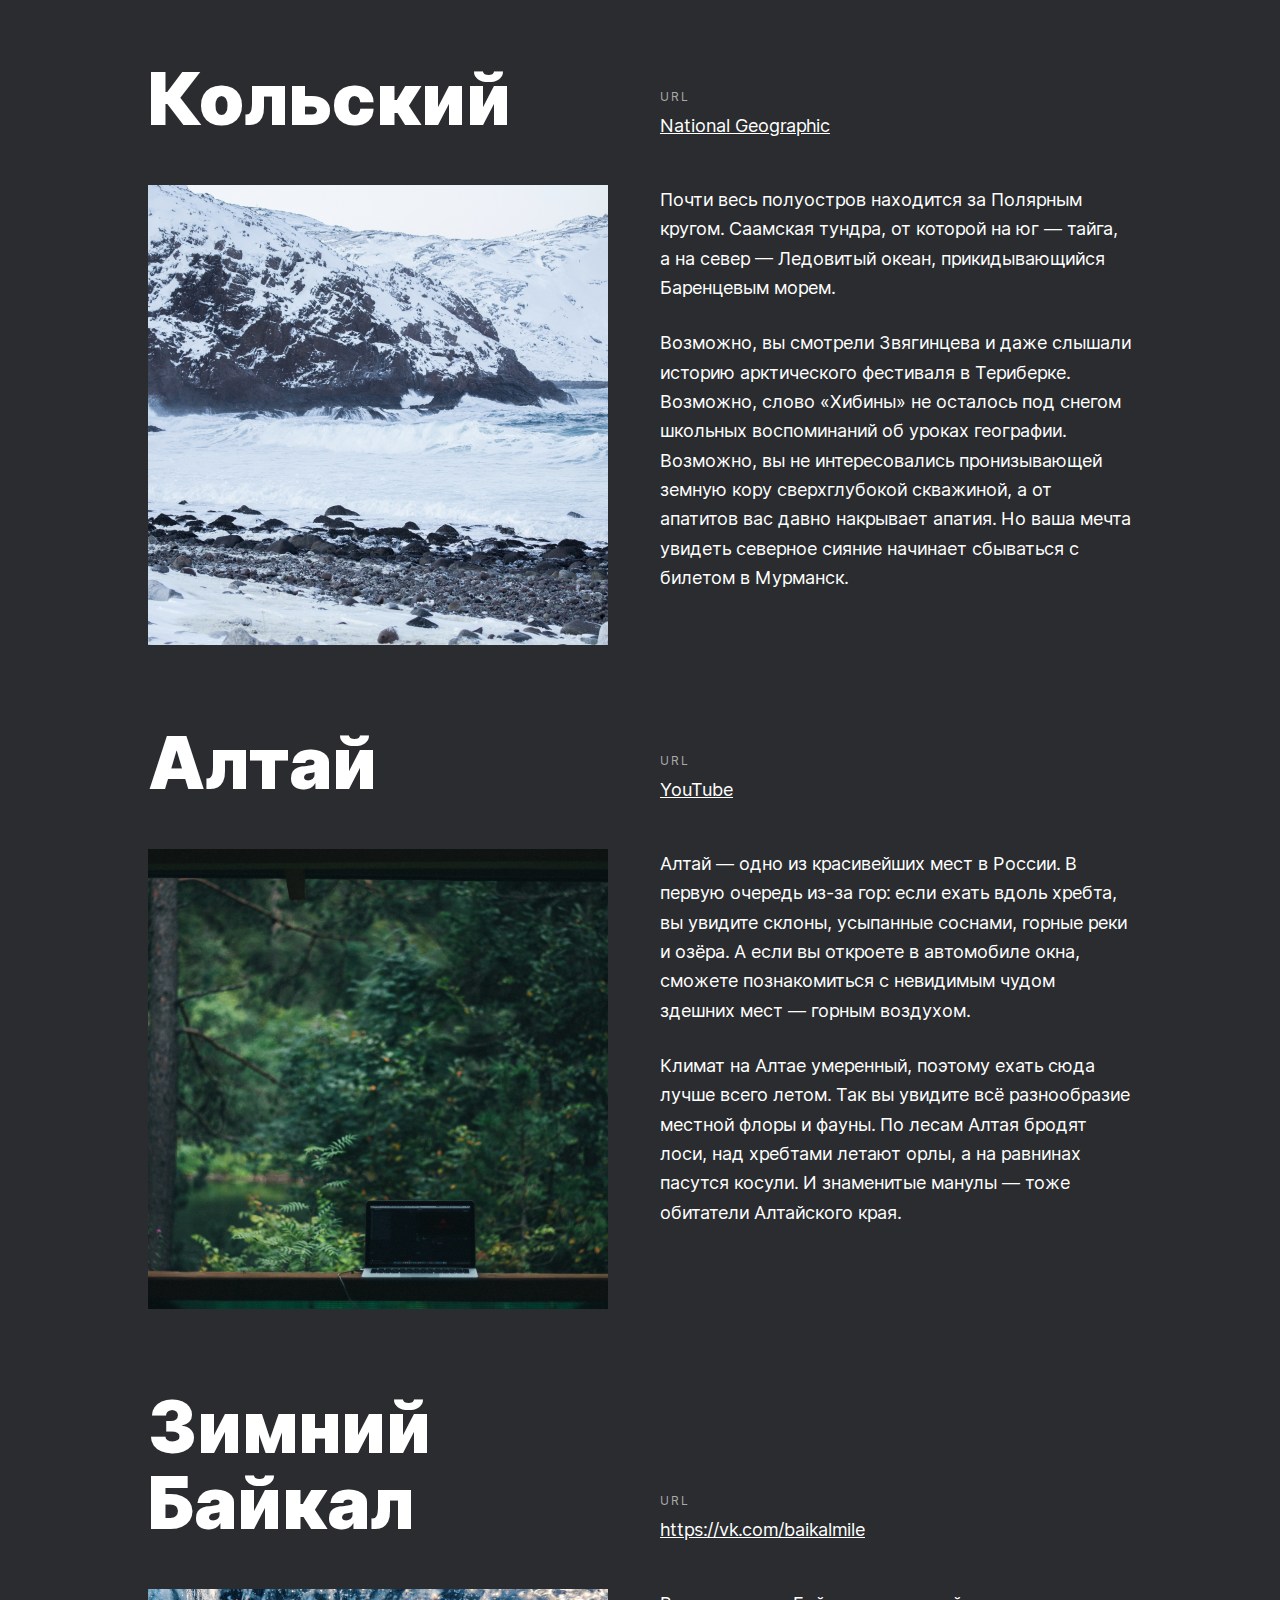
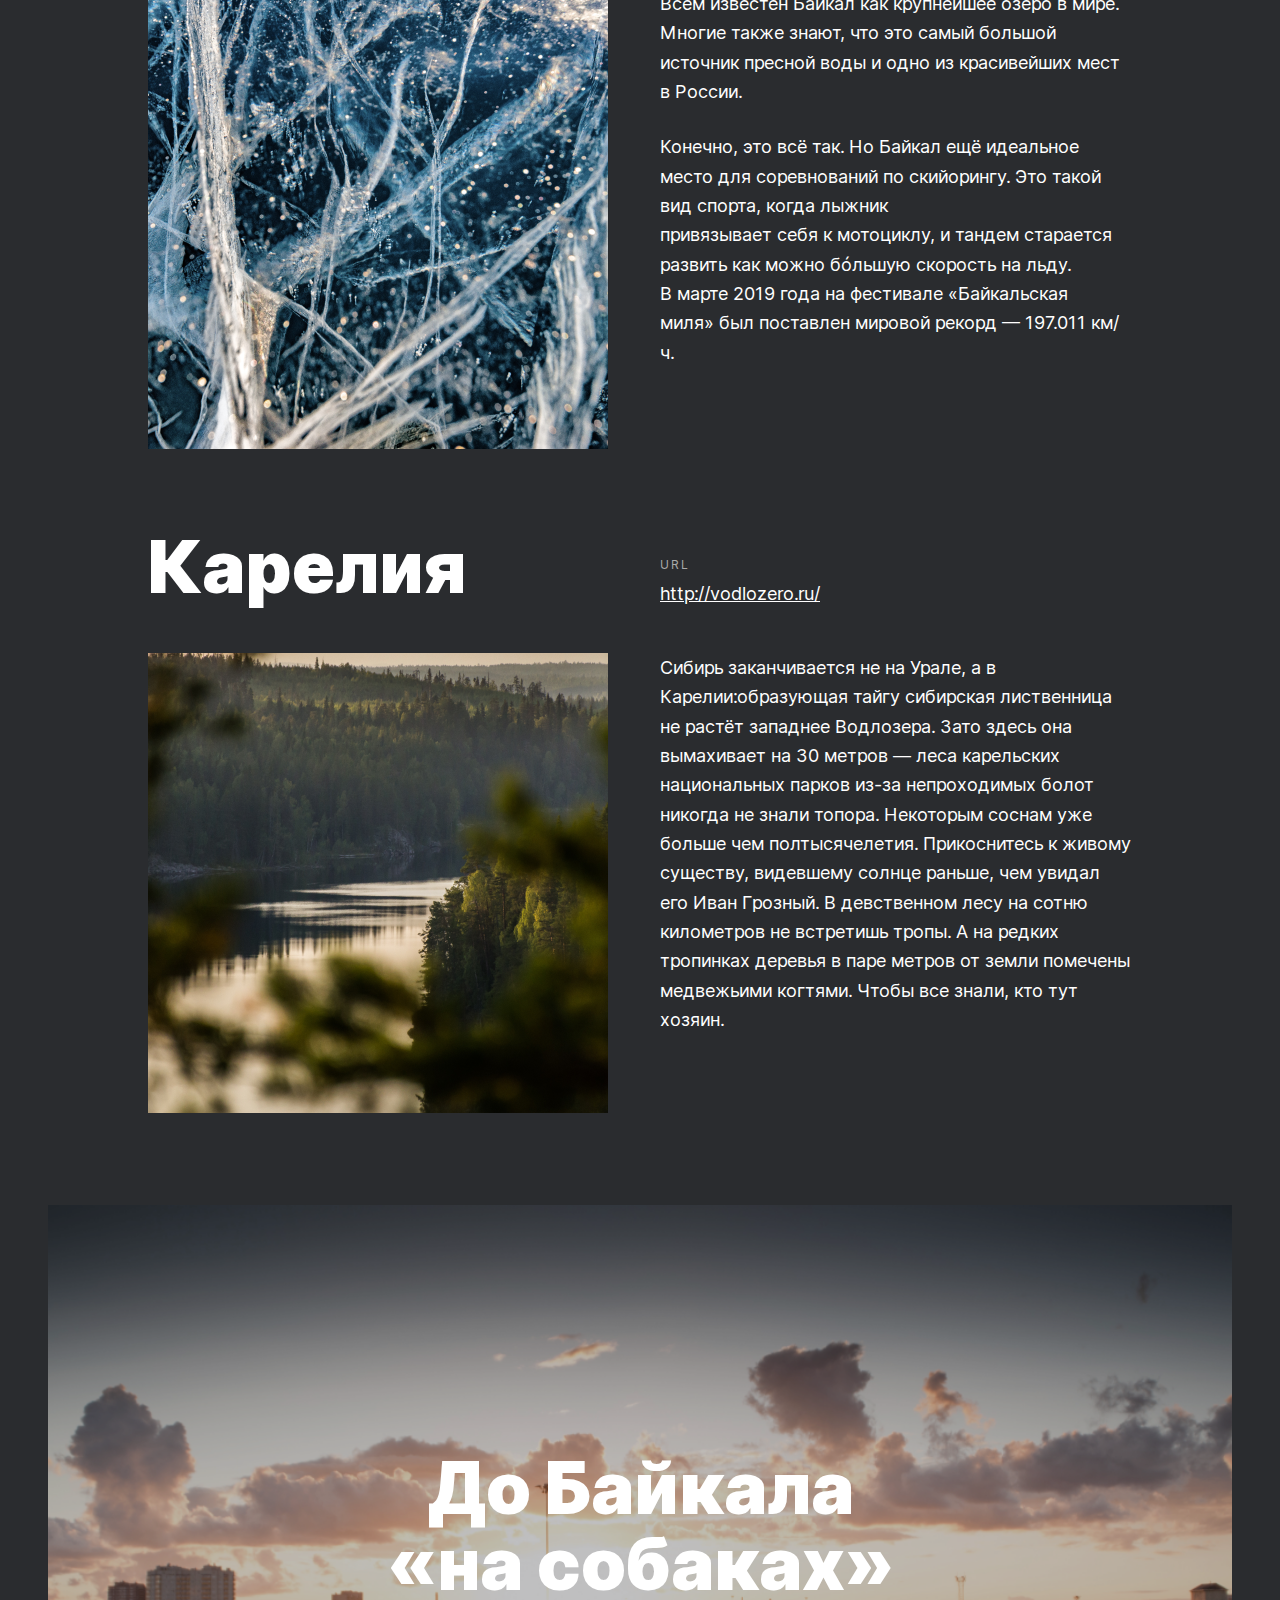
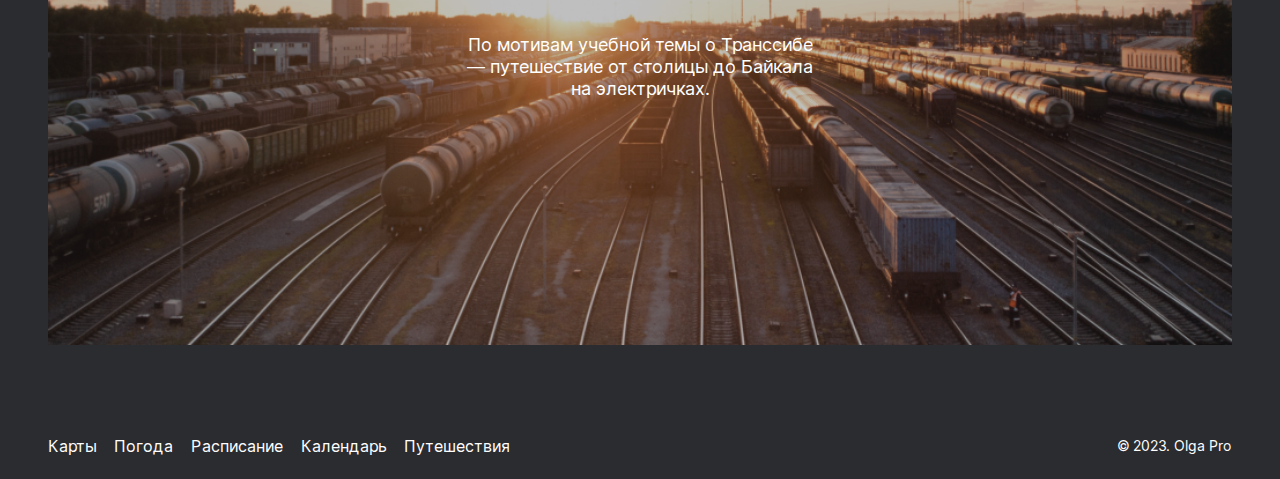
==== commit f835b358: "Удалила лишнюю обертку" ====
--- a/index.html
+++ b/index.html
@@ -59,7 +59,7 @@
           <li class="photo-grid__item"><img src="./images/photo-grid-sochi-1.png" alt="Изборажение гор в тумане" class="photo-grid__image"></li>
         </ul>
       </section>
-      <section class="places section section_margin">
+      <section class="places section section_margins_bottom">
        <div class="place">
         <h2 class="place__title">Куршская коса</h2>
         <div class="place__website">
--- a/pages/index.css
+++ b/pages/index.css
@@ -5,7 +5,6 @@
 @import url(../blocks/section/section.css);
 @import url(../blocks/page/__header/page__header.css);
 @import url(../blocks/section/_margins/section_margins_bottom.css);
-@import url(../blocks/section/__places/section__places.css);
 @import url(../blocks/link-transform/link-transform.css);
 @import url(../blocks/header/header.css);
 @import url(../blocks/header/__logo/header__logo.css);
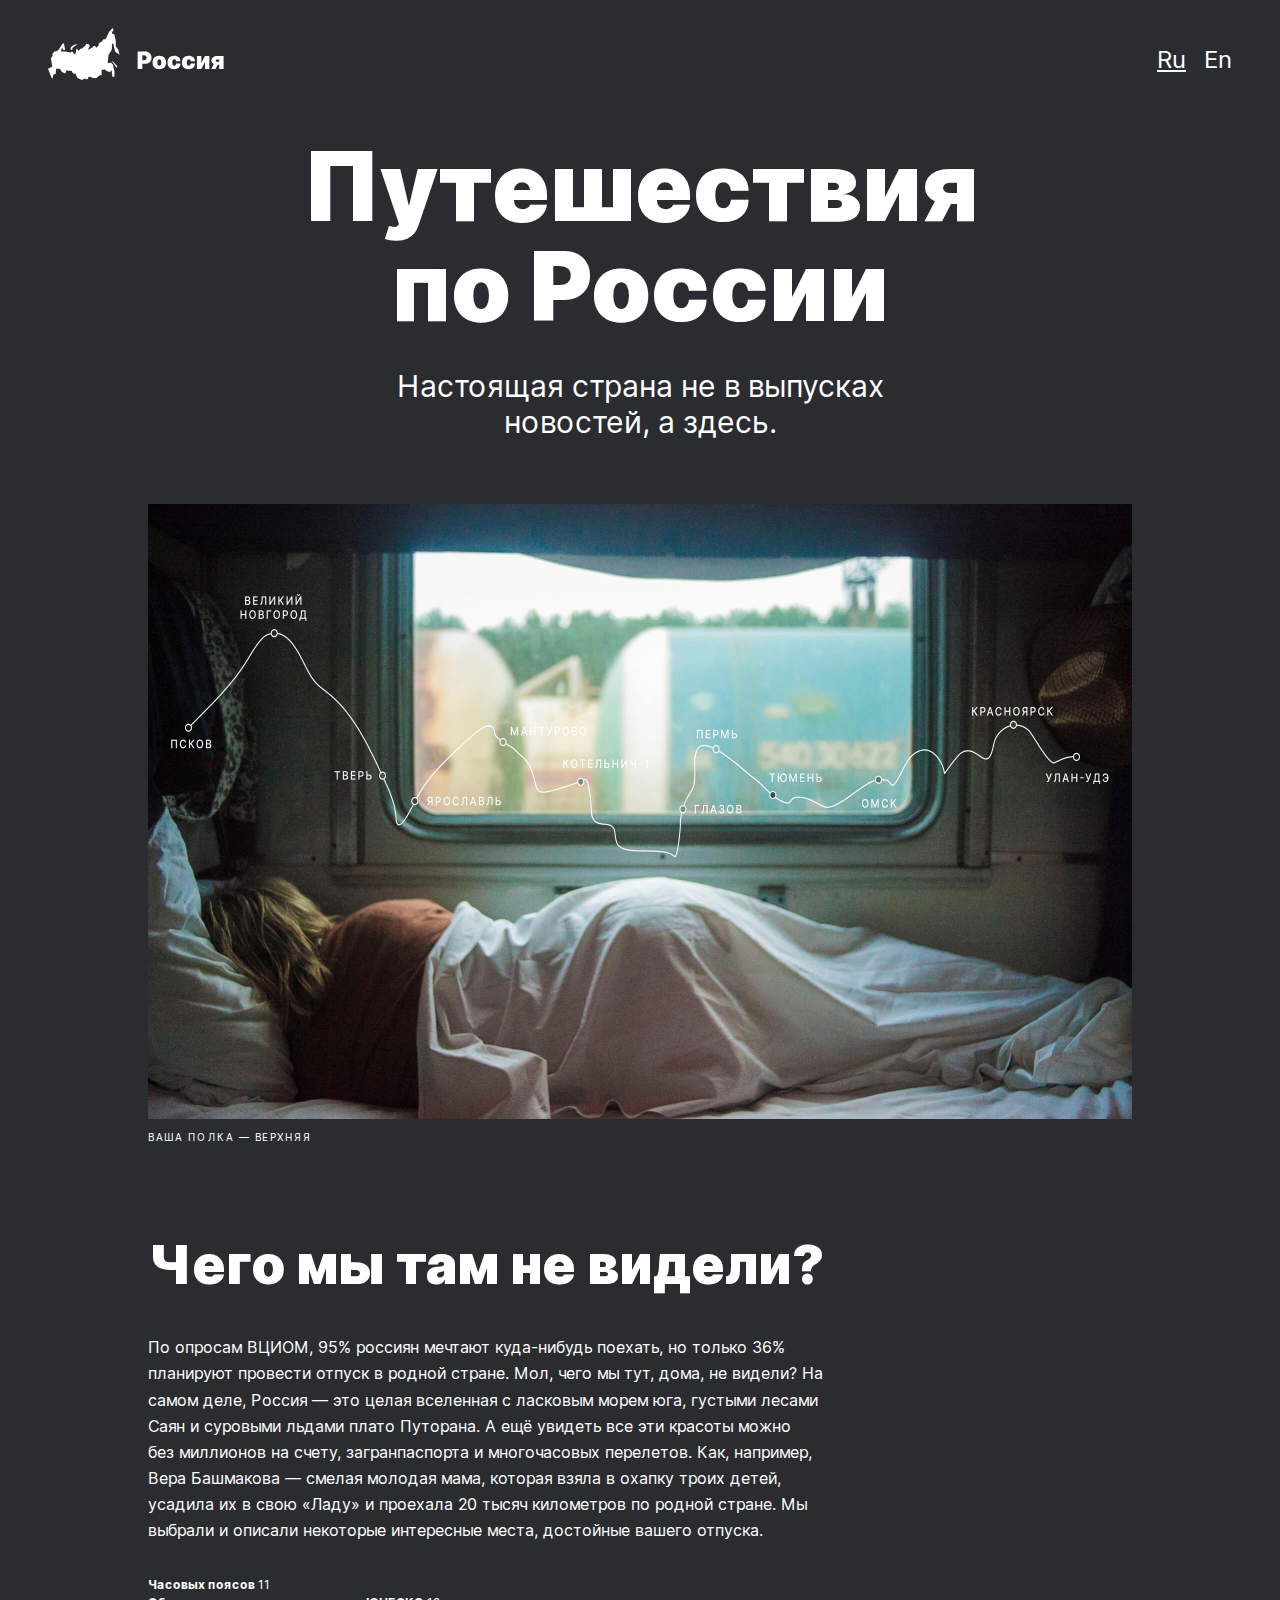
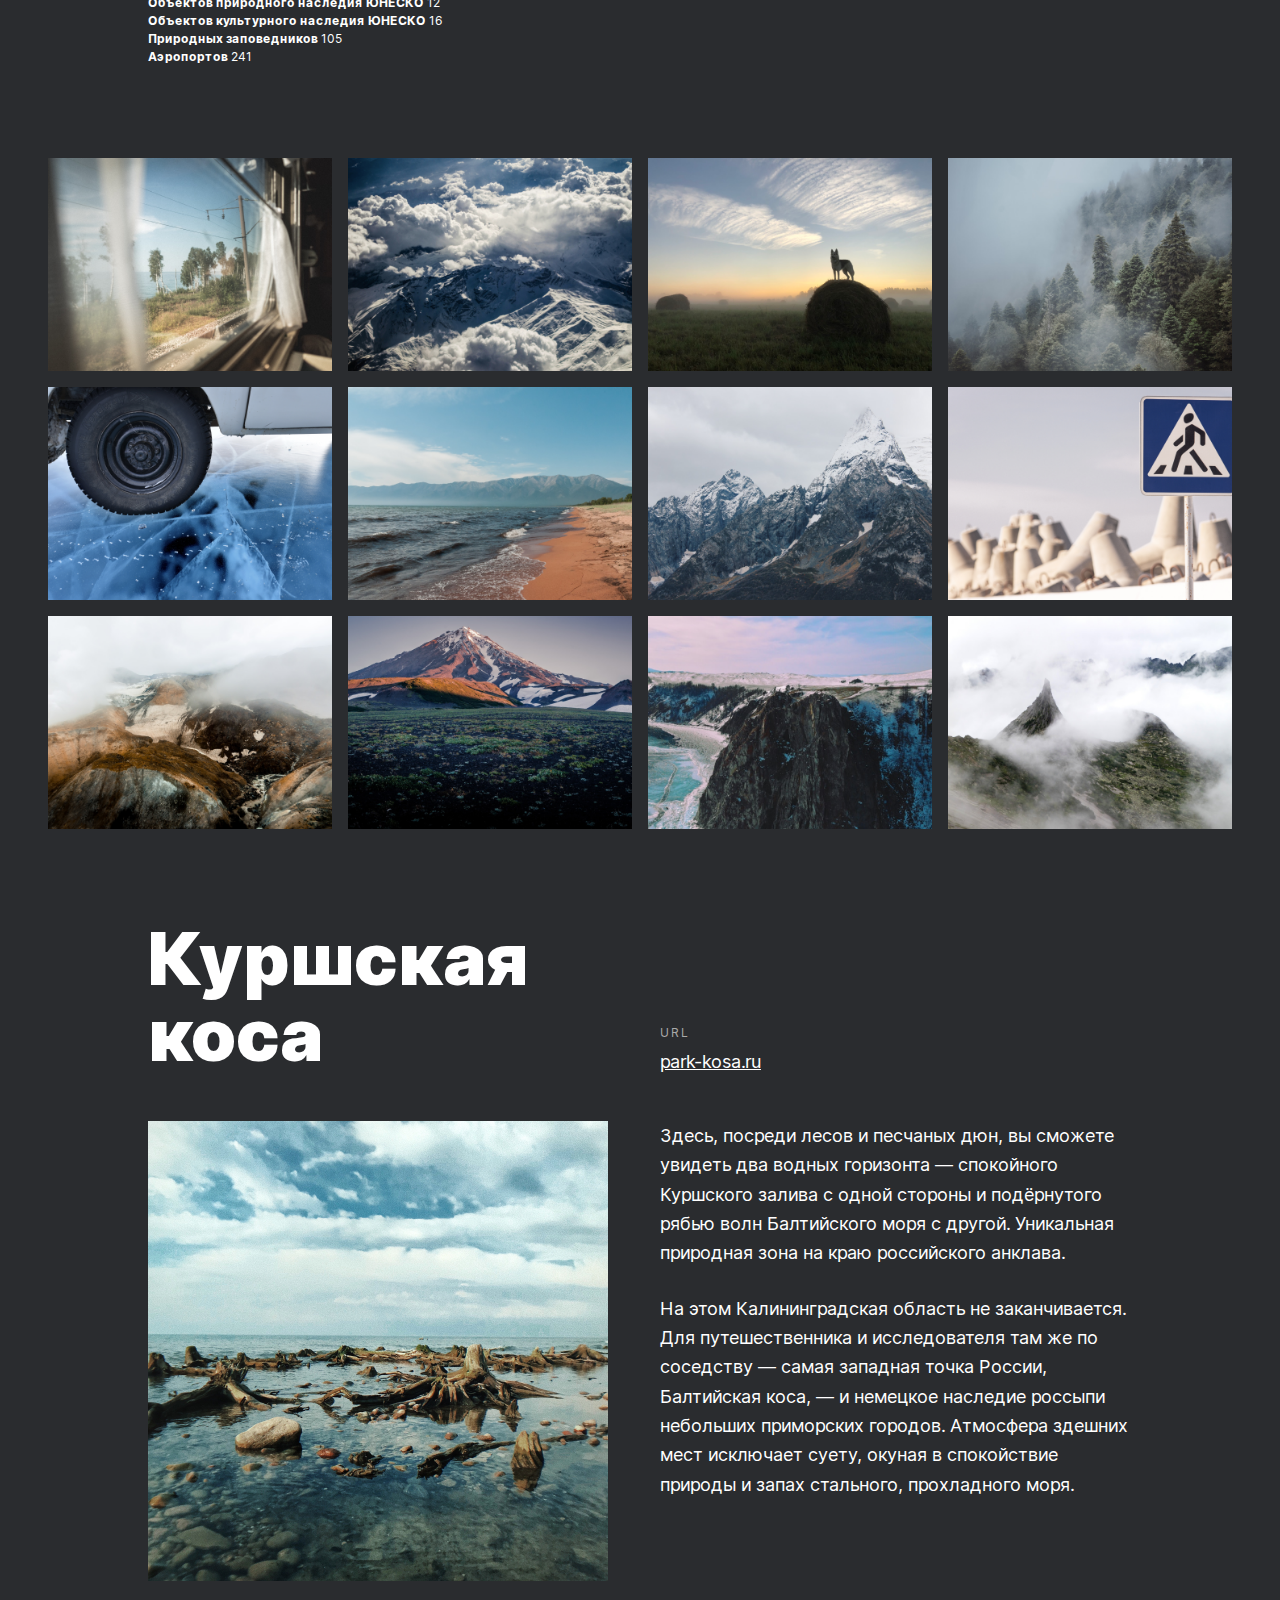
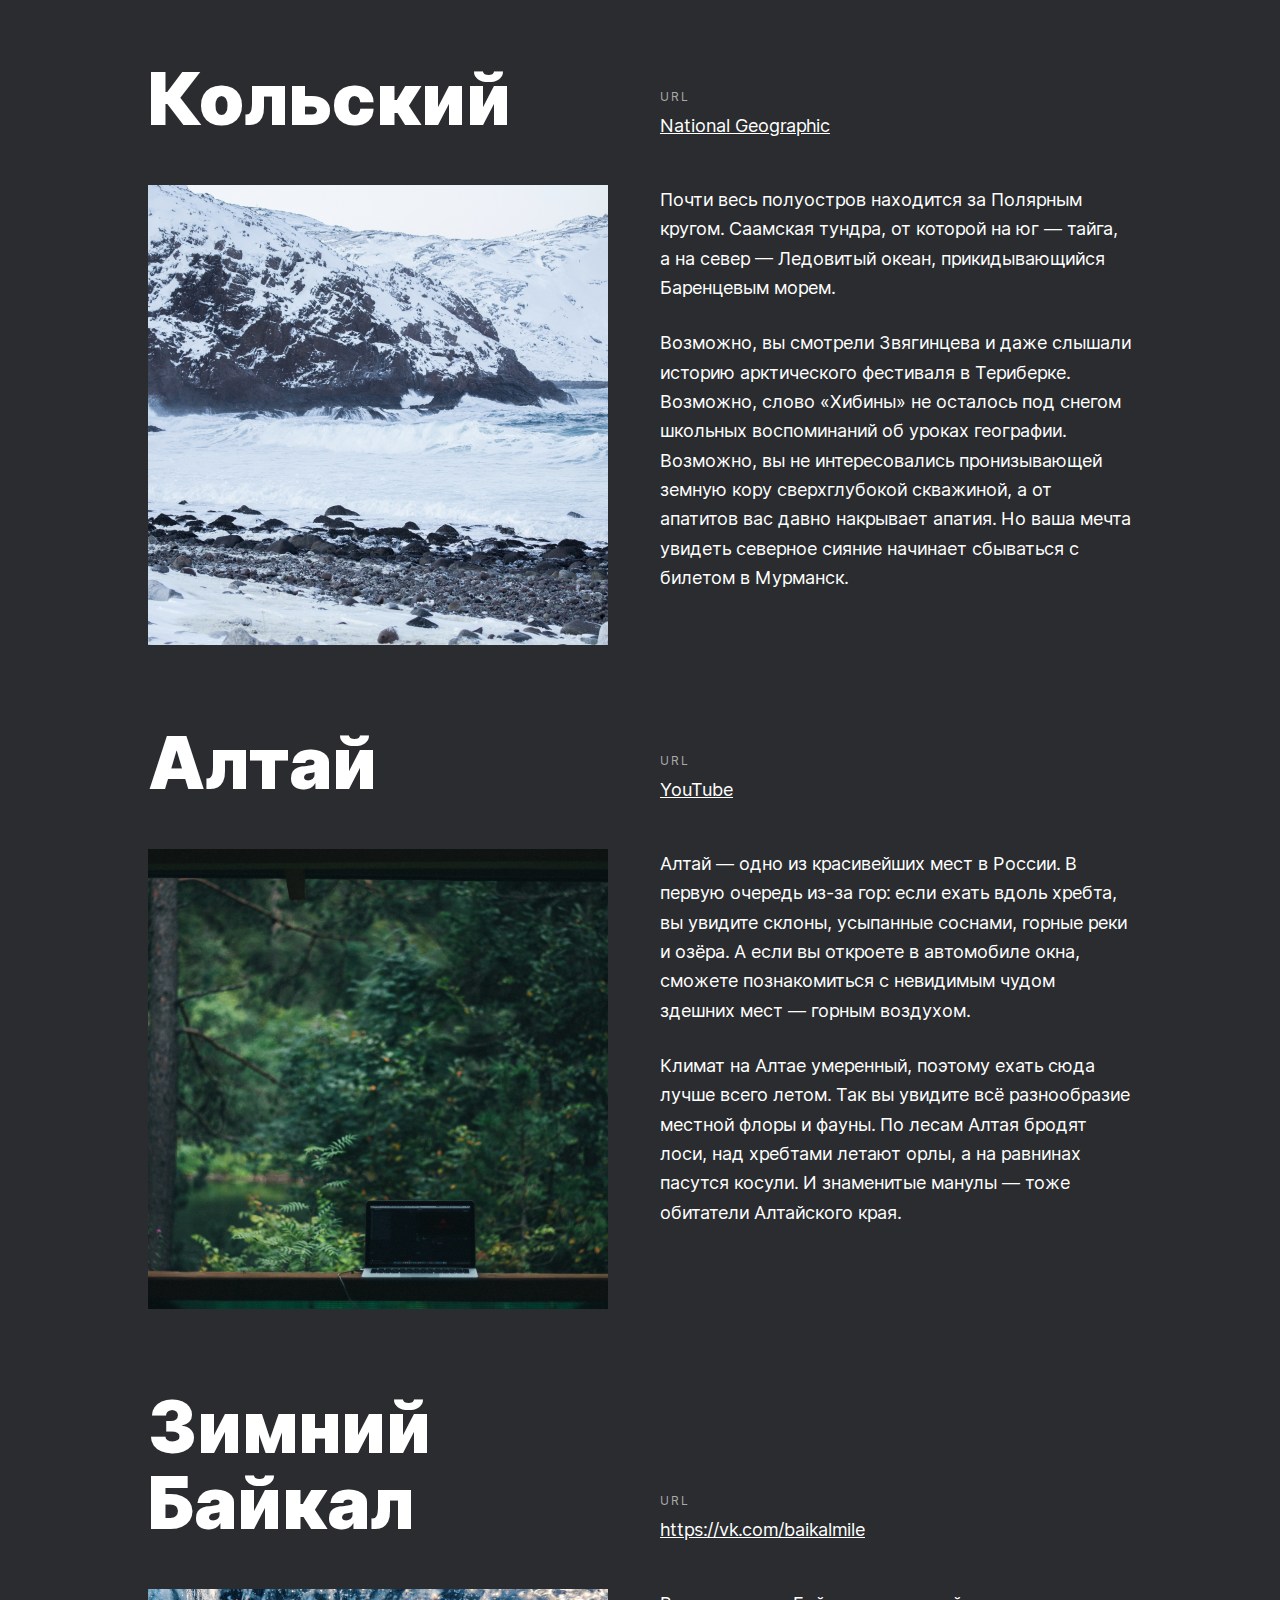
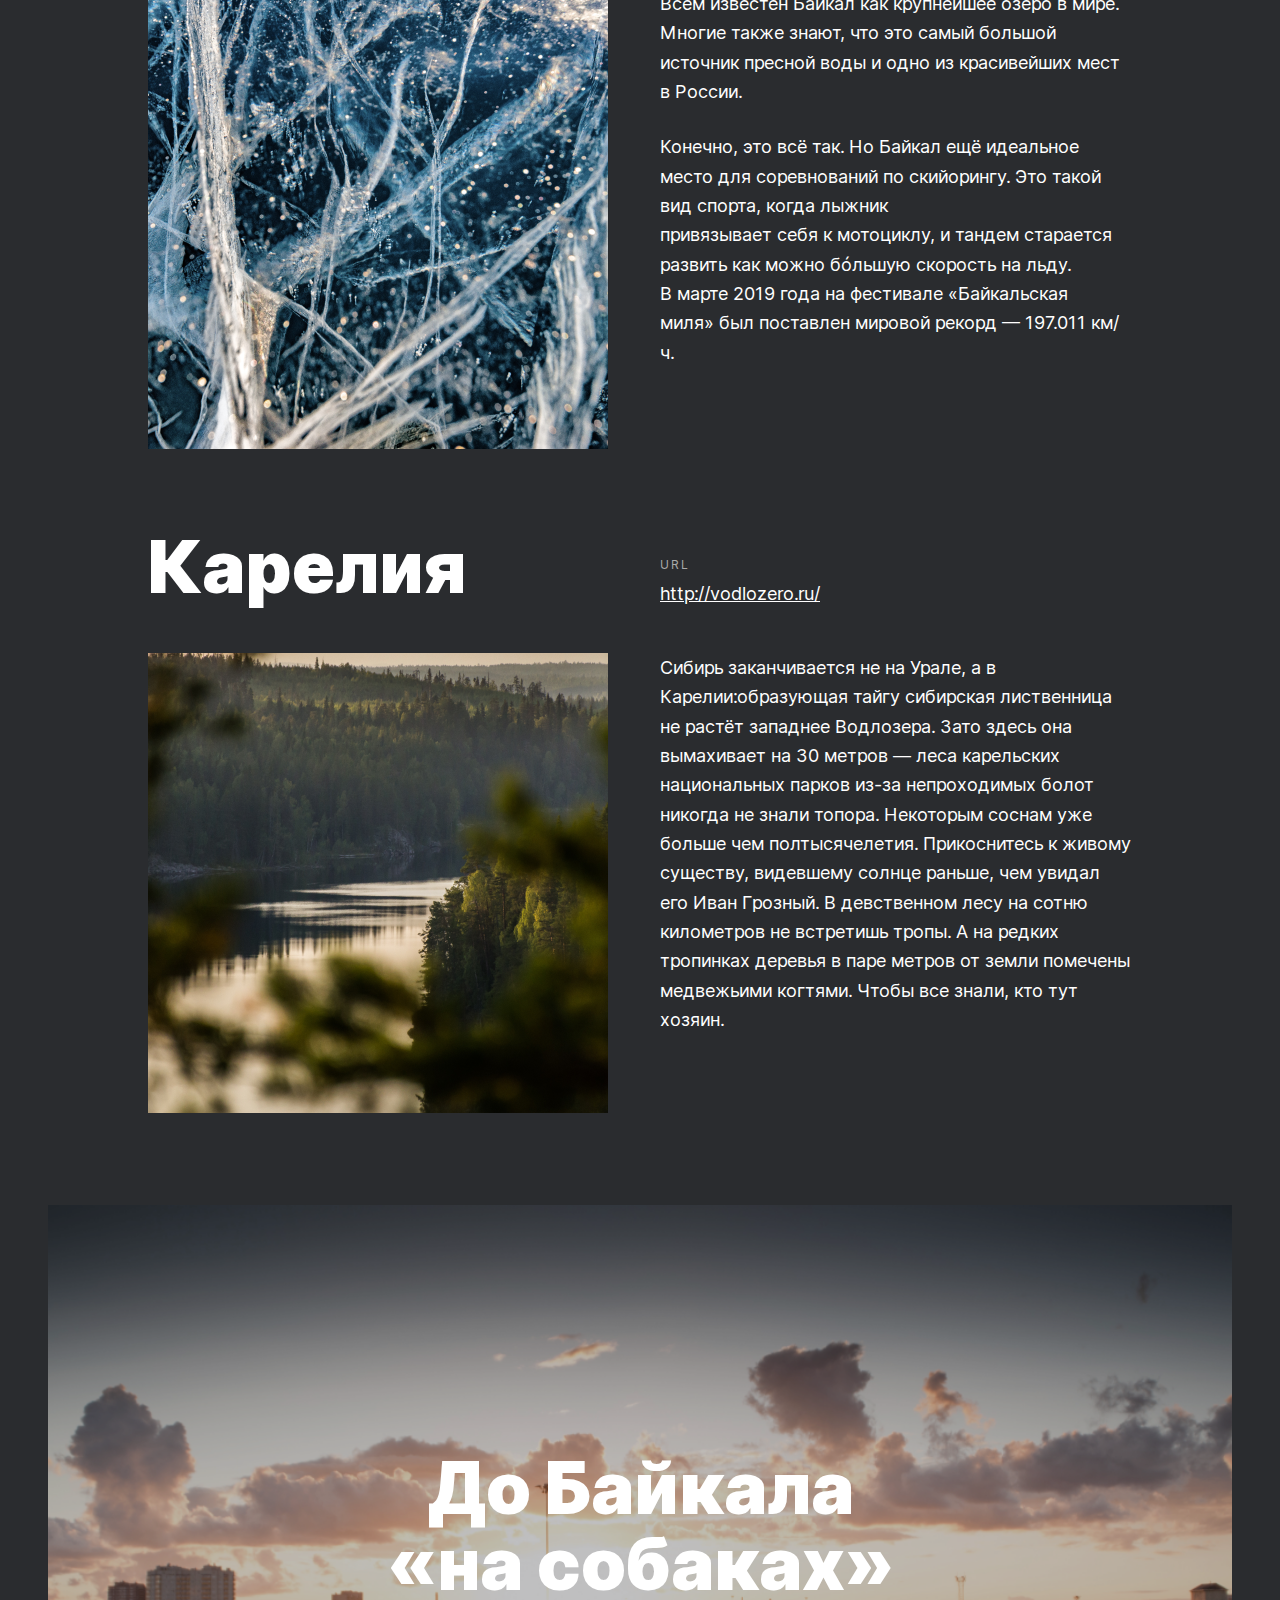
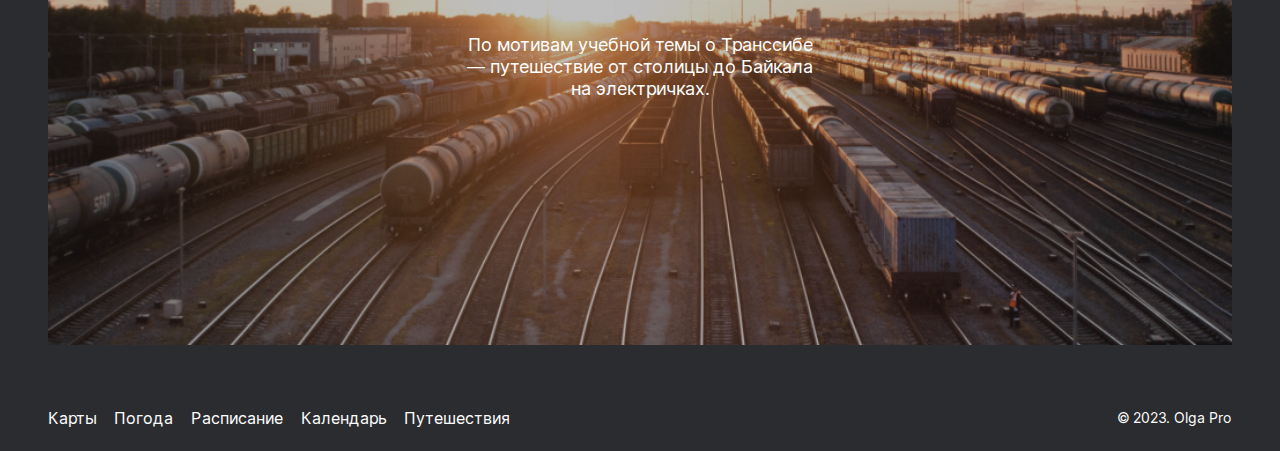
==== commit 360ffe27: "Внесла изменения" ====
--- a/index.html
+++ b/index.html
@@ -139,7 +139,7 @@
         </div>
        </div>
       </section>
-      <section class="cover section section_margins_bottom">
+      <section class="cover section page__cover">
         <a class="cover__background" href="https://stampsy.com/na-elektrichkakh-do-baikala" target="blank">
          <h2 class="cover__title">До Байкала «на&nbsp;собаках»</h2>
          <p class="cover__subtitle">По мотивам учебной темы о Транссибе — путешествие от столицы до Байкала на электричках.</p>
--- a/pages/index.css
+++ b/pages/index.css
@@ -37,6 +37,7 @@
 @import url(../blocks/place/__paragraphs/place__paragraphs.css);
 @import url(../blocks/place/__paragraph/place__paragraph.css);
 @import url(../blocks/cover/cover.css);
+@import url(../blocks/page/__cover/page__cover.css);
 @import url(../blocks/cover/__background/cover__background.css);
 @import url(../blocks/cover/__title/cover__title.css);
 @import url(../blocks/cover/__subtitle/cover__subtitle.css);
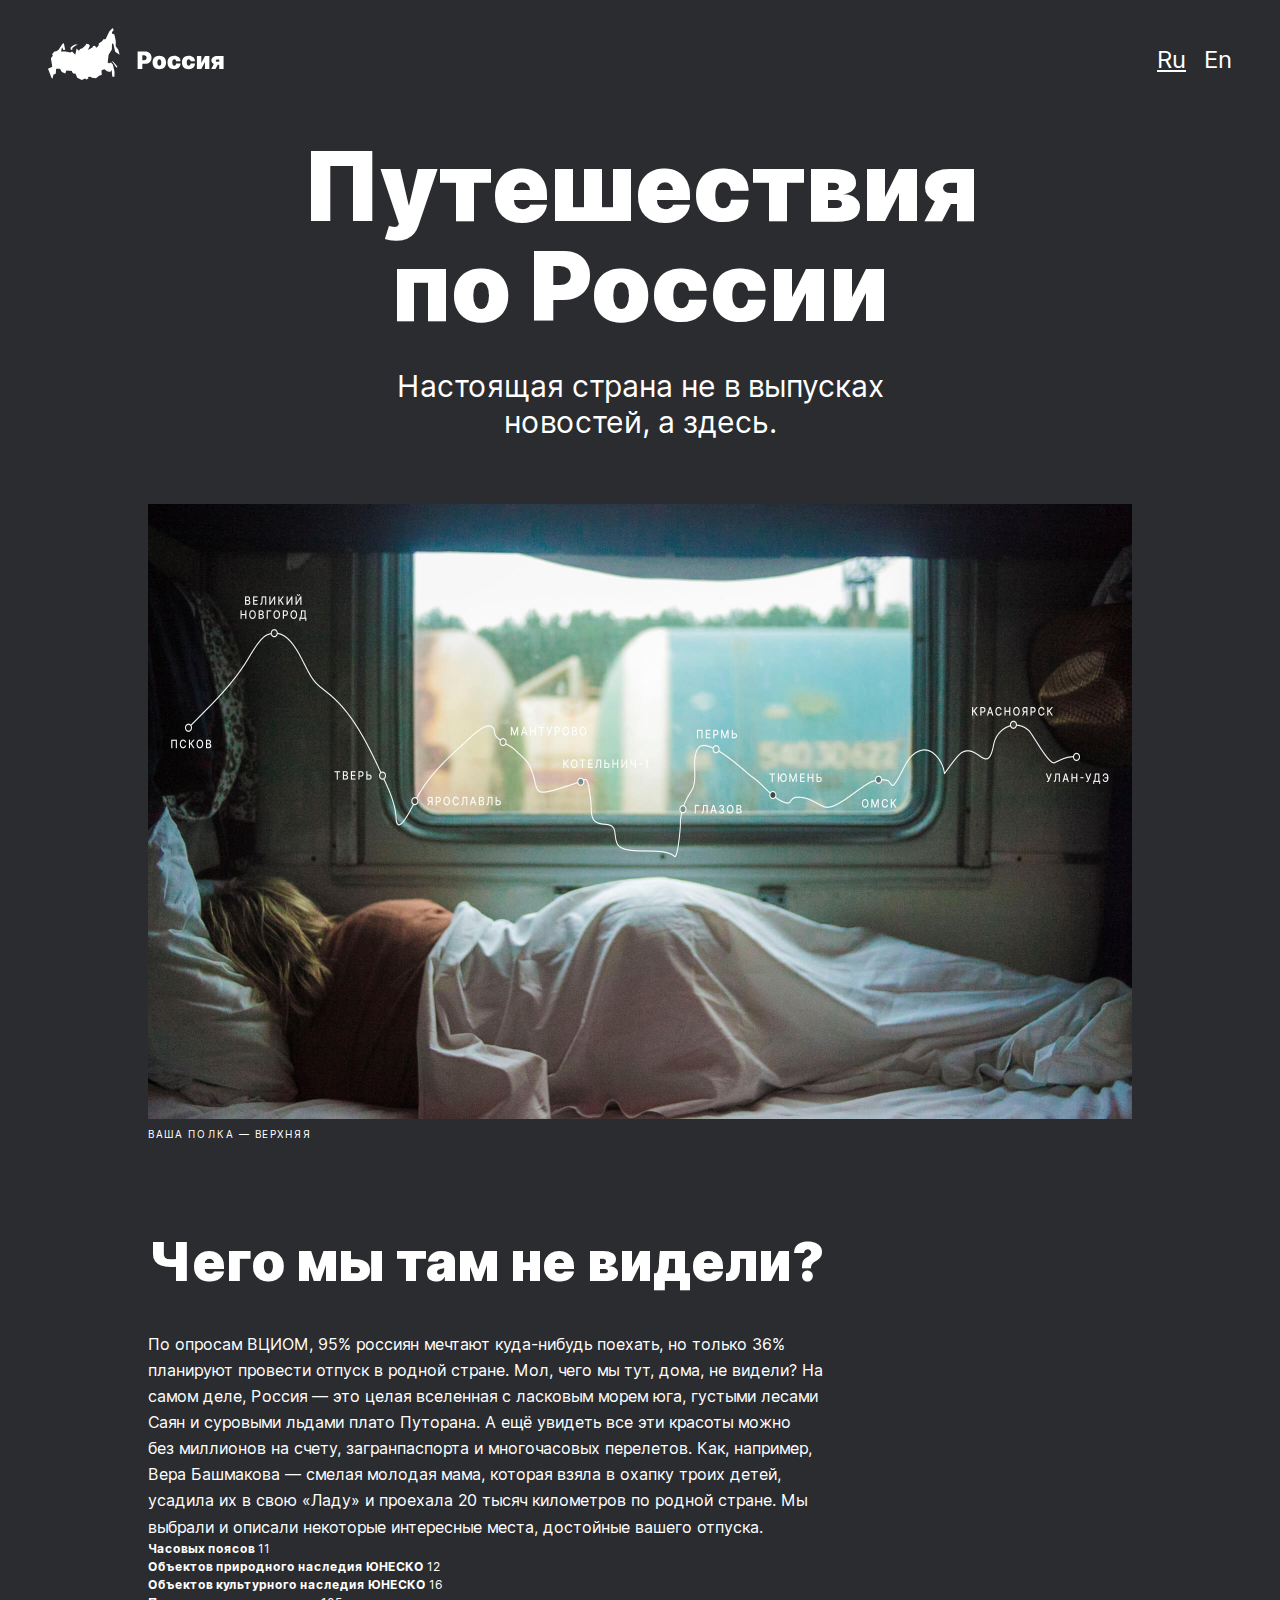
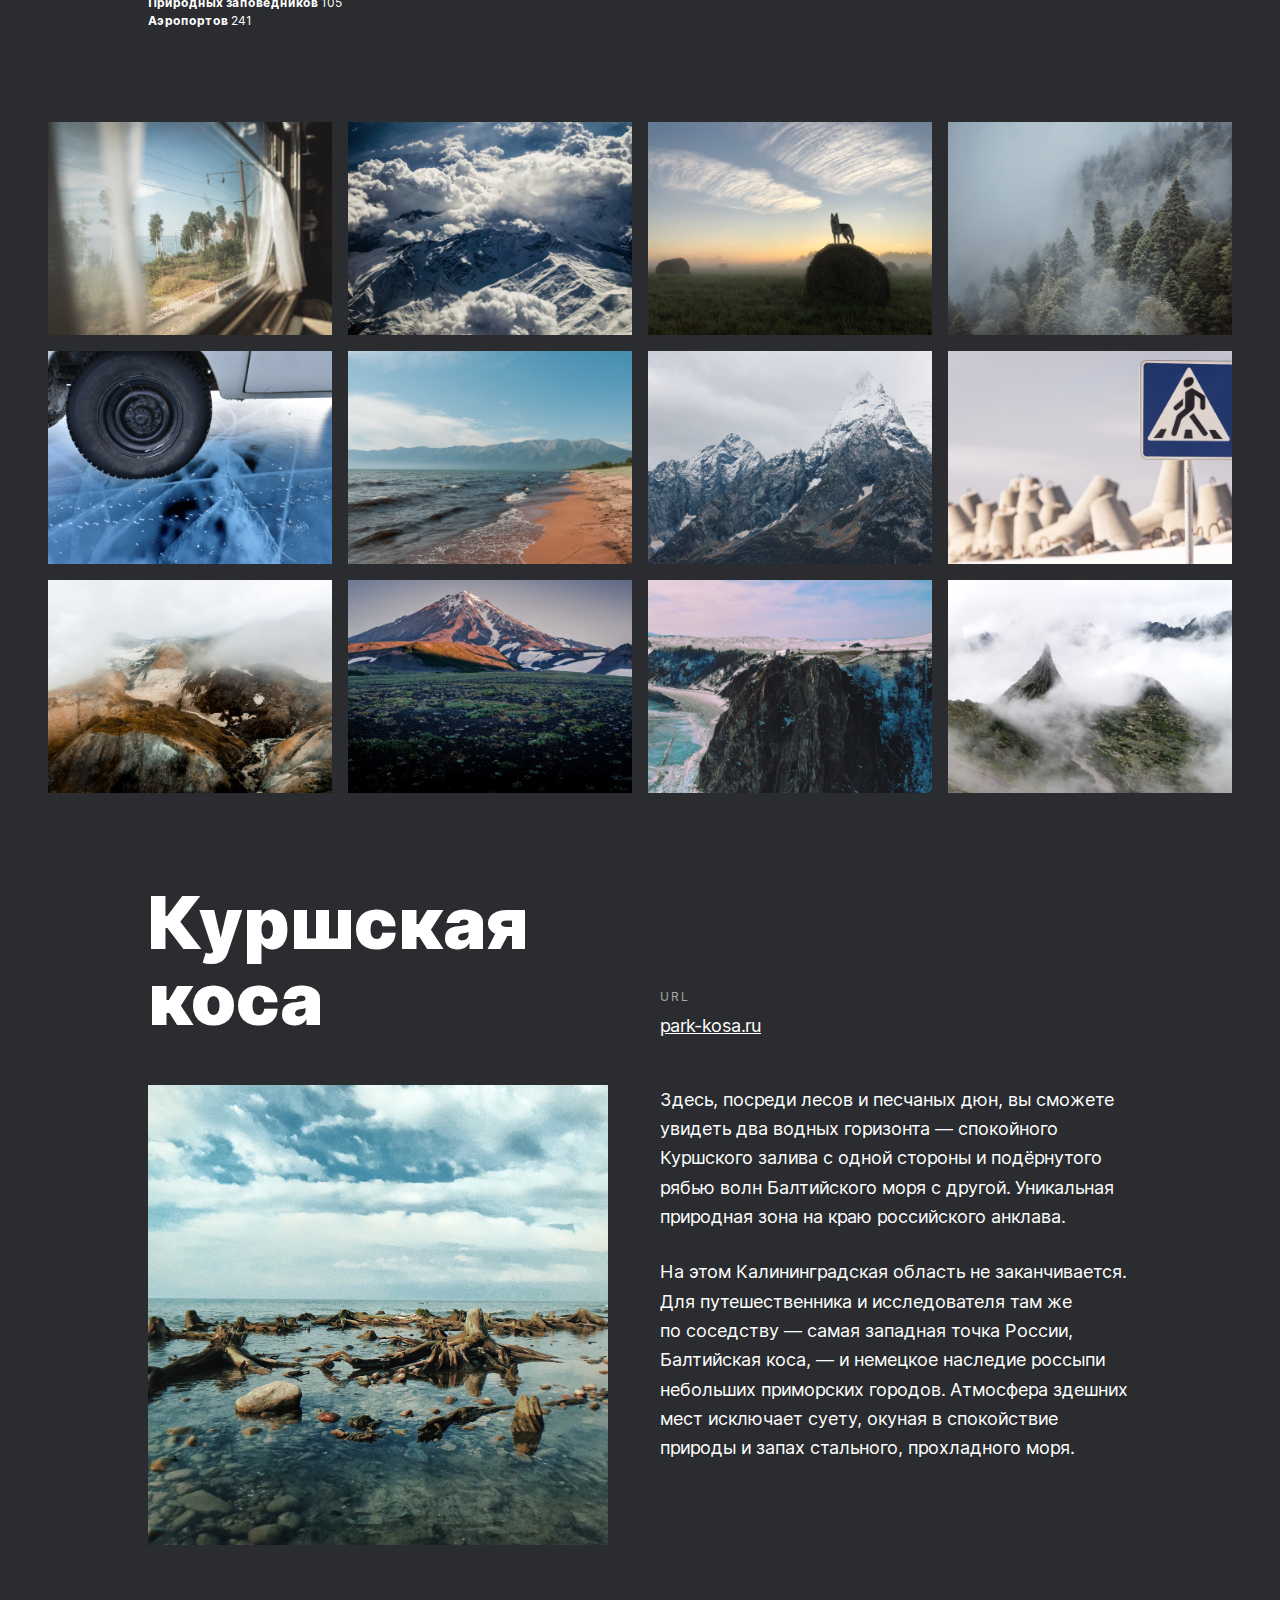
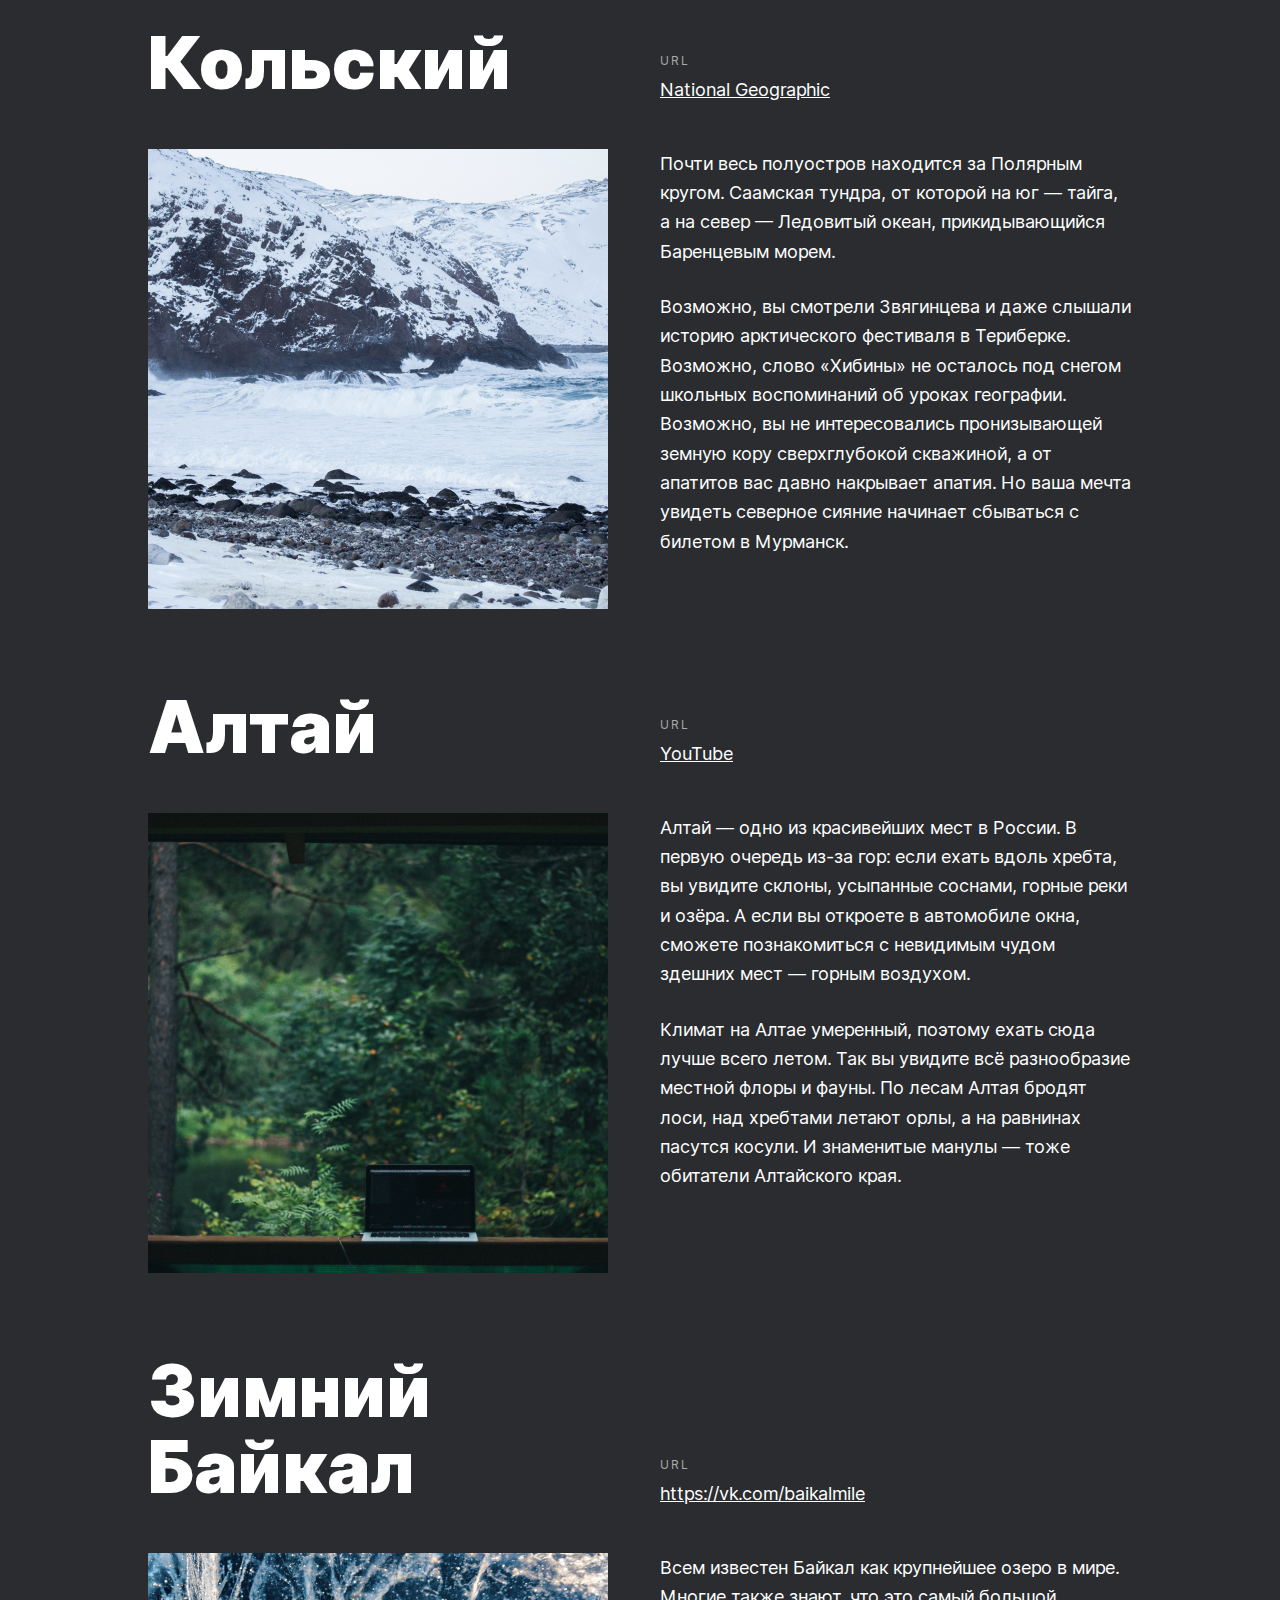
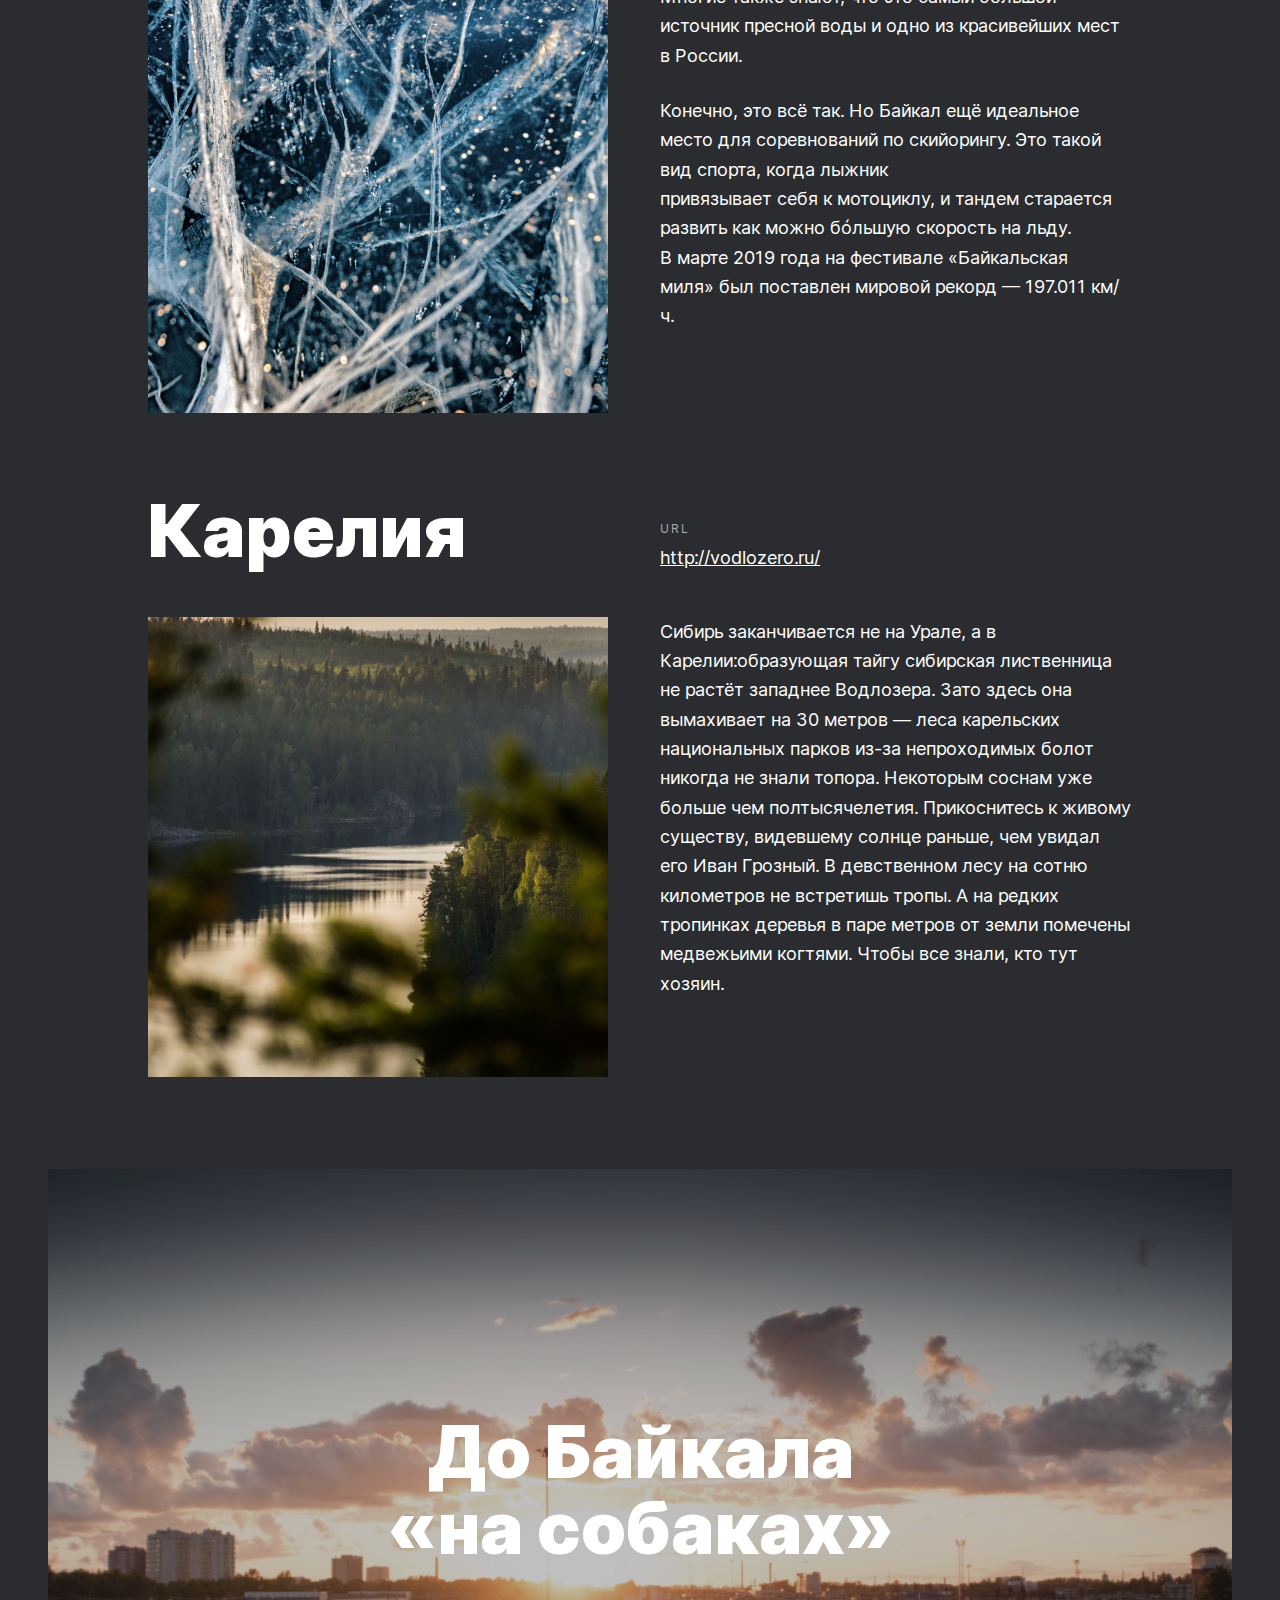
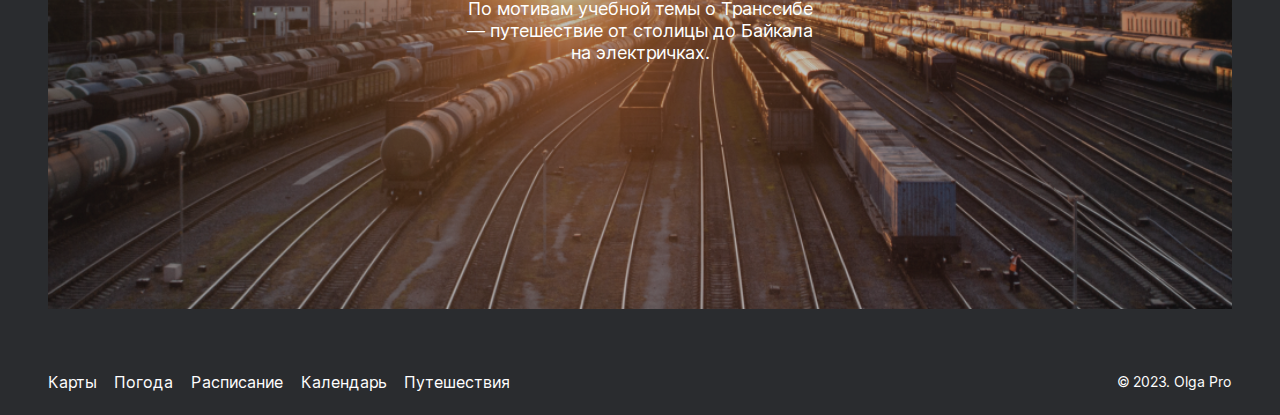
==== commit 29d88709: "Внесла изменения" ====
--- a/index.html
+++ b/index.html
@@ -29,7 +29,7 @@
       <section class="intro section section_margins_bottom">
         <h2 class="intro__title">Чего мы там не&nbsp;видели?</h2>
         <p class="intro__text">По опросам ВЦИОМ, 95% россиян мечтают куда-нибудь поехать,
-          но&nbsp;только 36% планируют провести отпуск в родной стране.
+          но только 36% планируют провести отпуск в родной стране.
           Мол, чего мы тут, дома, не видели? На самом деле, Россия — это целая вселенная с ласковым морем юга,
           густыми лесами Саян и суровыми льдами плато Путорана. А ещё увидеть все эти красоты можно без&nbsp;миллионов на счету,
           загранпаспорта и многочасовых перелетов. Как, например, Вера Башмакова — смелая молодая мама,
@@ -70,11 +70,11 @@
         <div class="place__paragraphs">
           <p class="place__paragraph">Здесь, посреди лесов и песчаных дюн, вы сможете увидеть два водных горизонта —
             спокойного Куршского залива с одной стороны и подёрнутого рябью волн Балтийского моря с другой.
-            Уникальная природная зона на краю российского анклава.</p>
+            Уникальная природная зона на&nbsp;краю российского анклава.</p>
           <p class="place__paragraph">На этом Калининградская область не заканчивается.
-            Для&nbsp;путешественника и исследователя там же по соседству — самая западная точка России,
-            Балтийская коса, — и немецкое наследие россыпи небольших приморских городов.
-            Атмосфера здешних мест исключает суету, окуная в спокойствие природы и запах стального, прохладного моря.</p>
+            Для&nbsp;путешественника и&nbsp;исследователя там же по&nbsp;соседству — самая западная точка России,
+            Балтийская коса, — и&nbsp;немецкое наследие россыпи небольших приморских городов.
+            Атмосфера здешних мест исключает суету, окуная в&nbsp;спокойствие природы и запах стального, прохладного моря.</p>
         </div>
        </div>
        <div class="place">
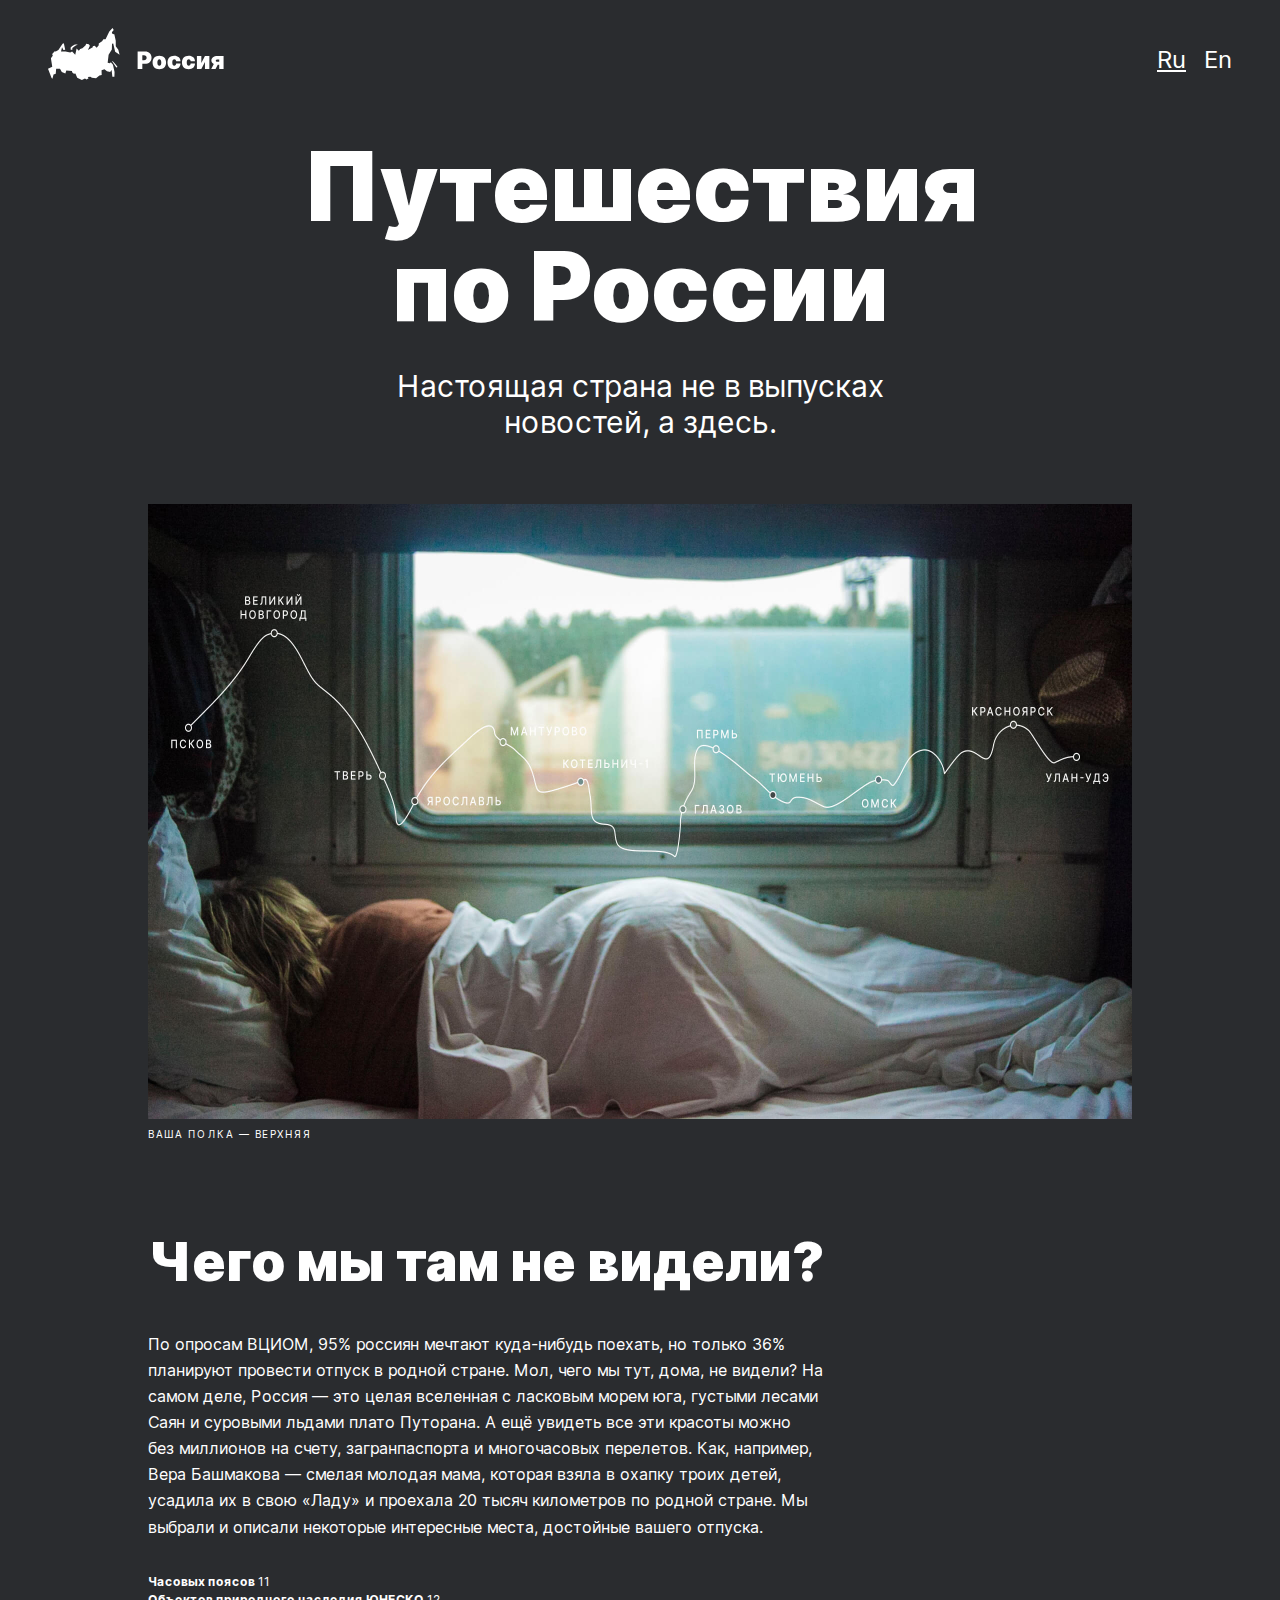
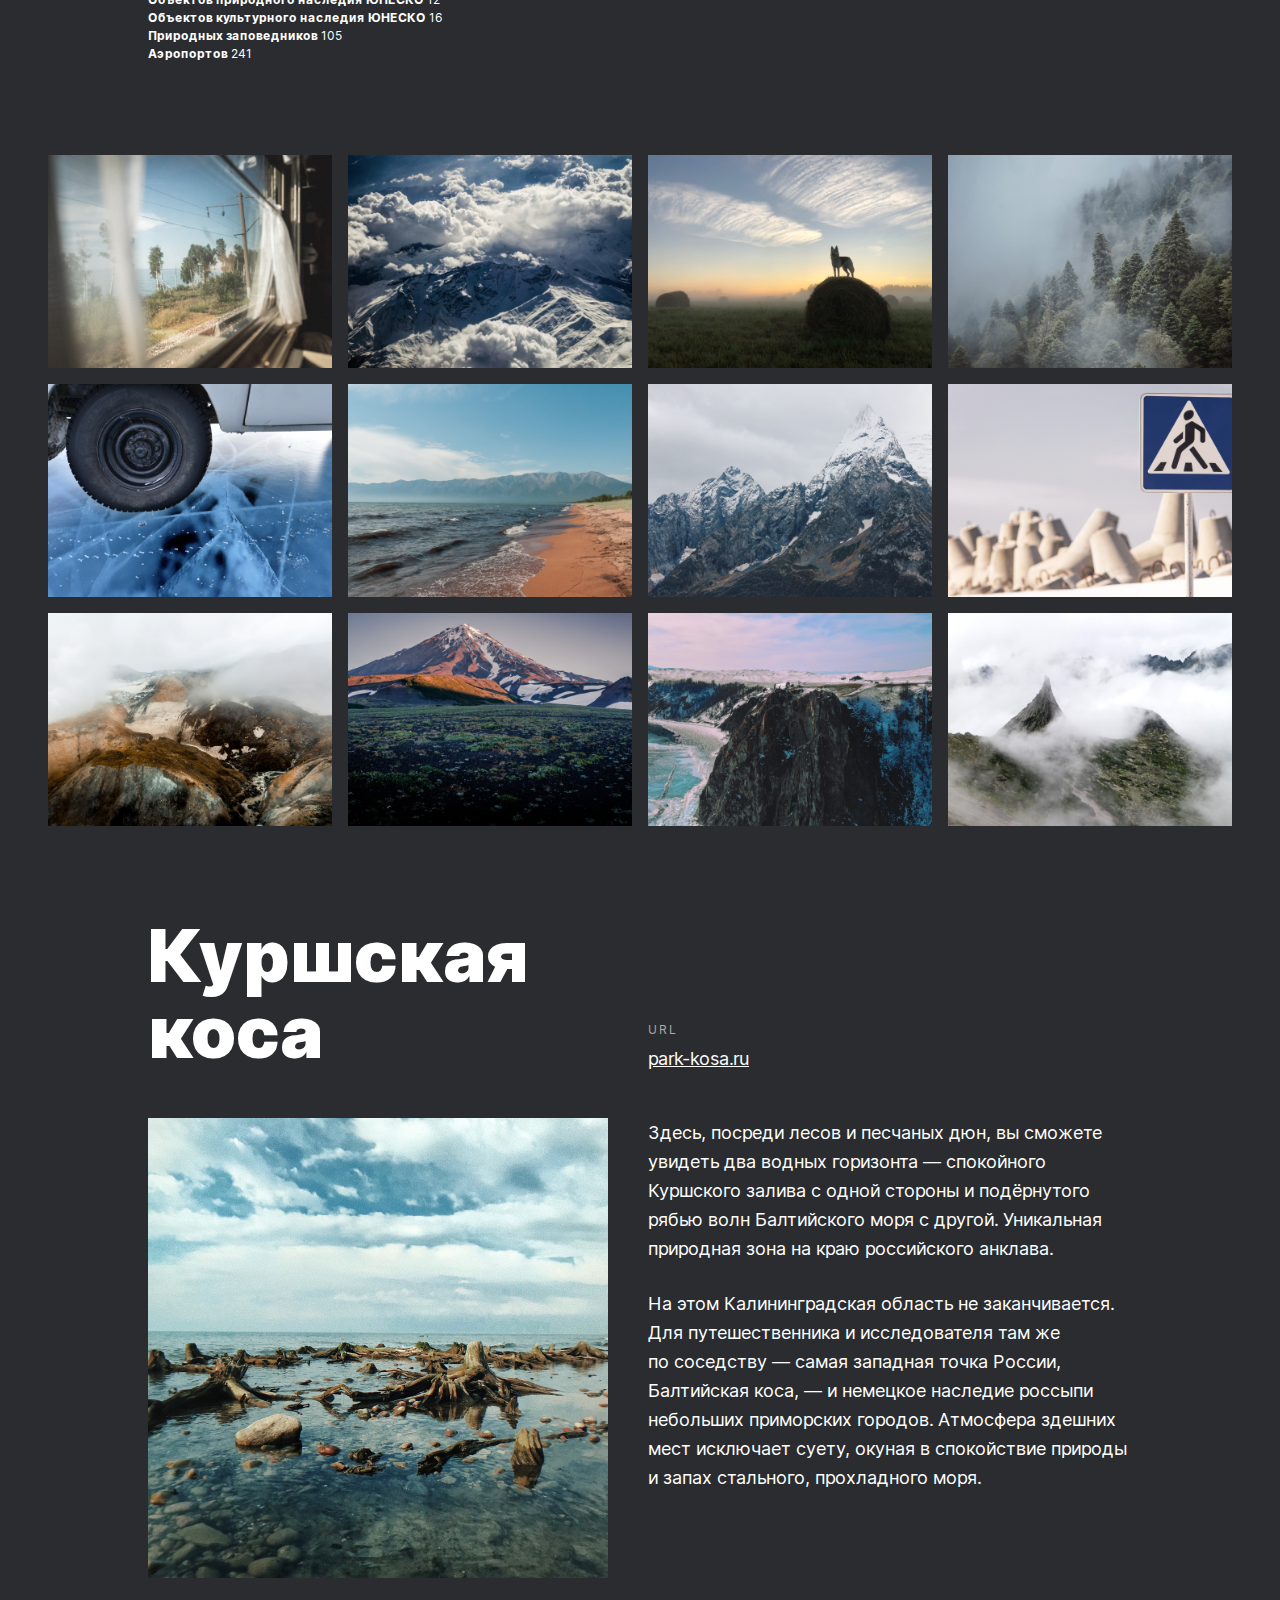
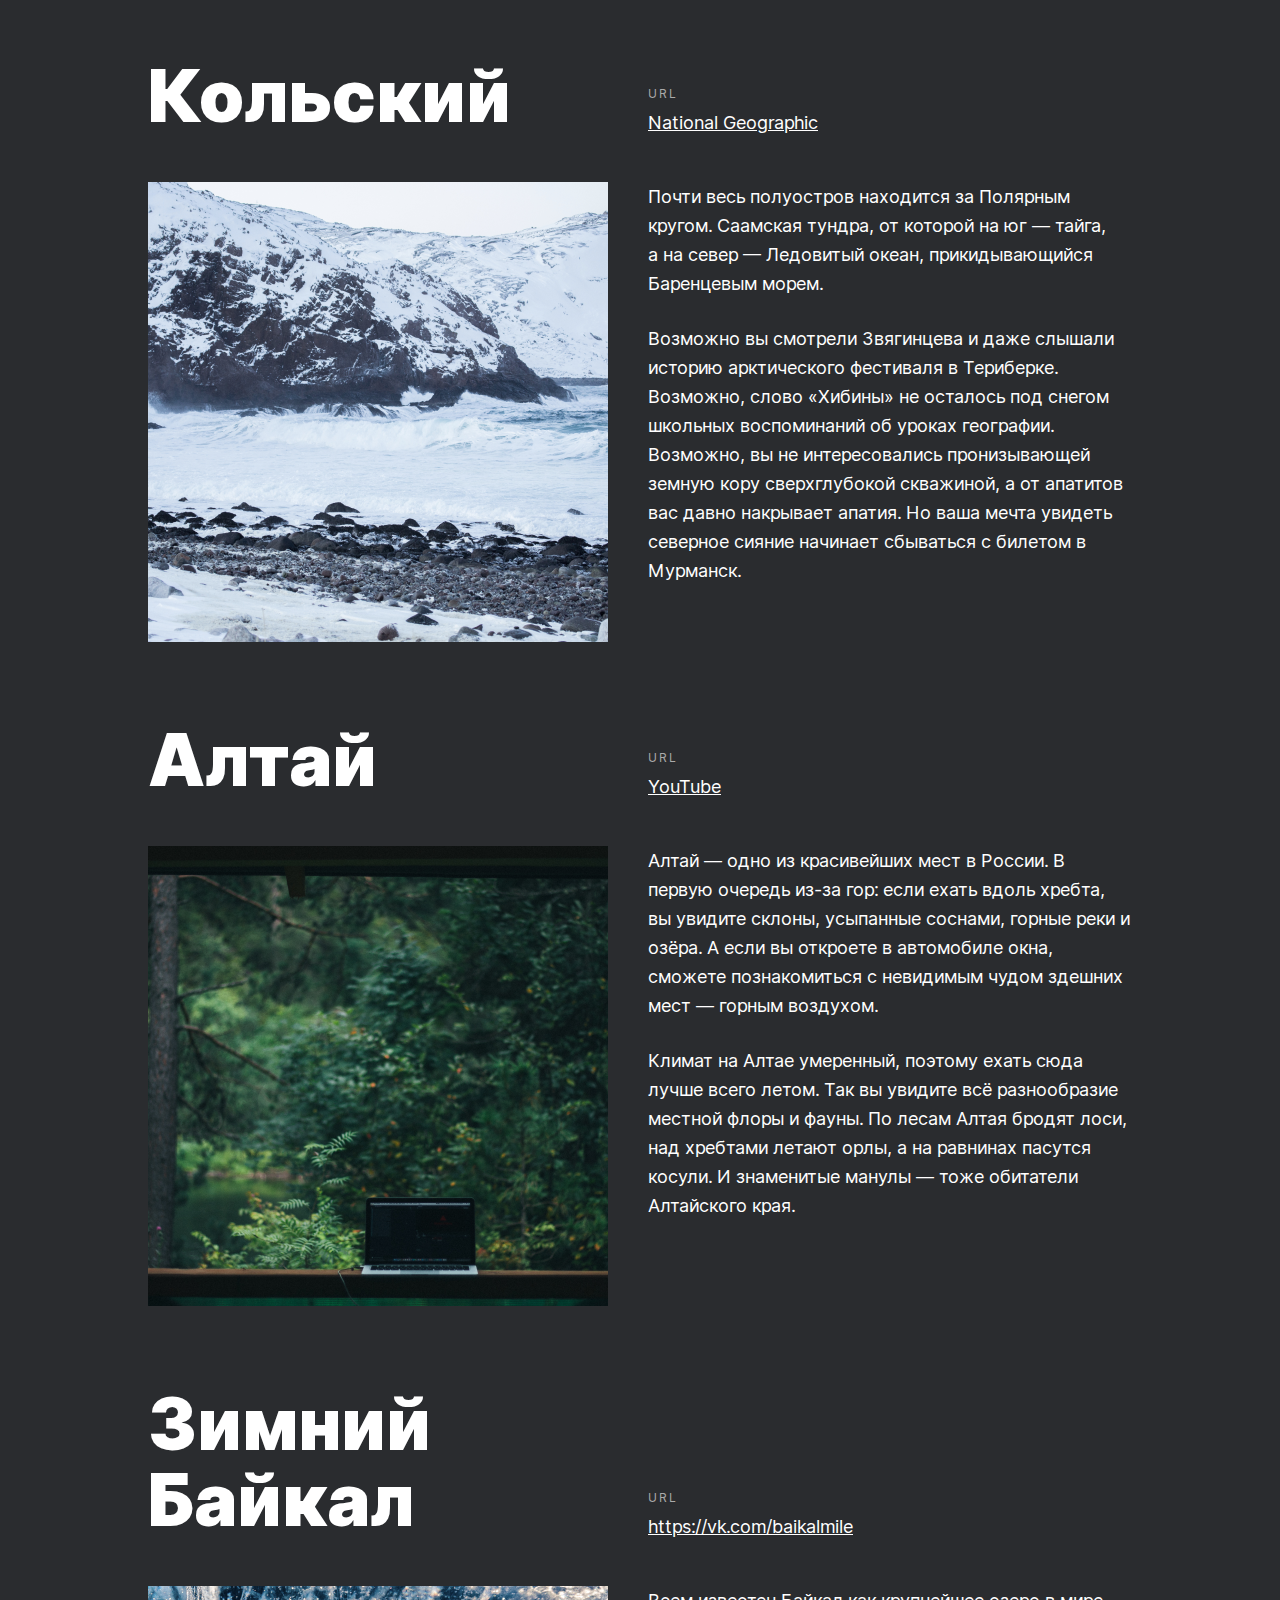
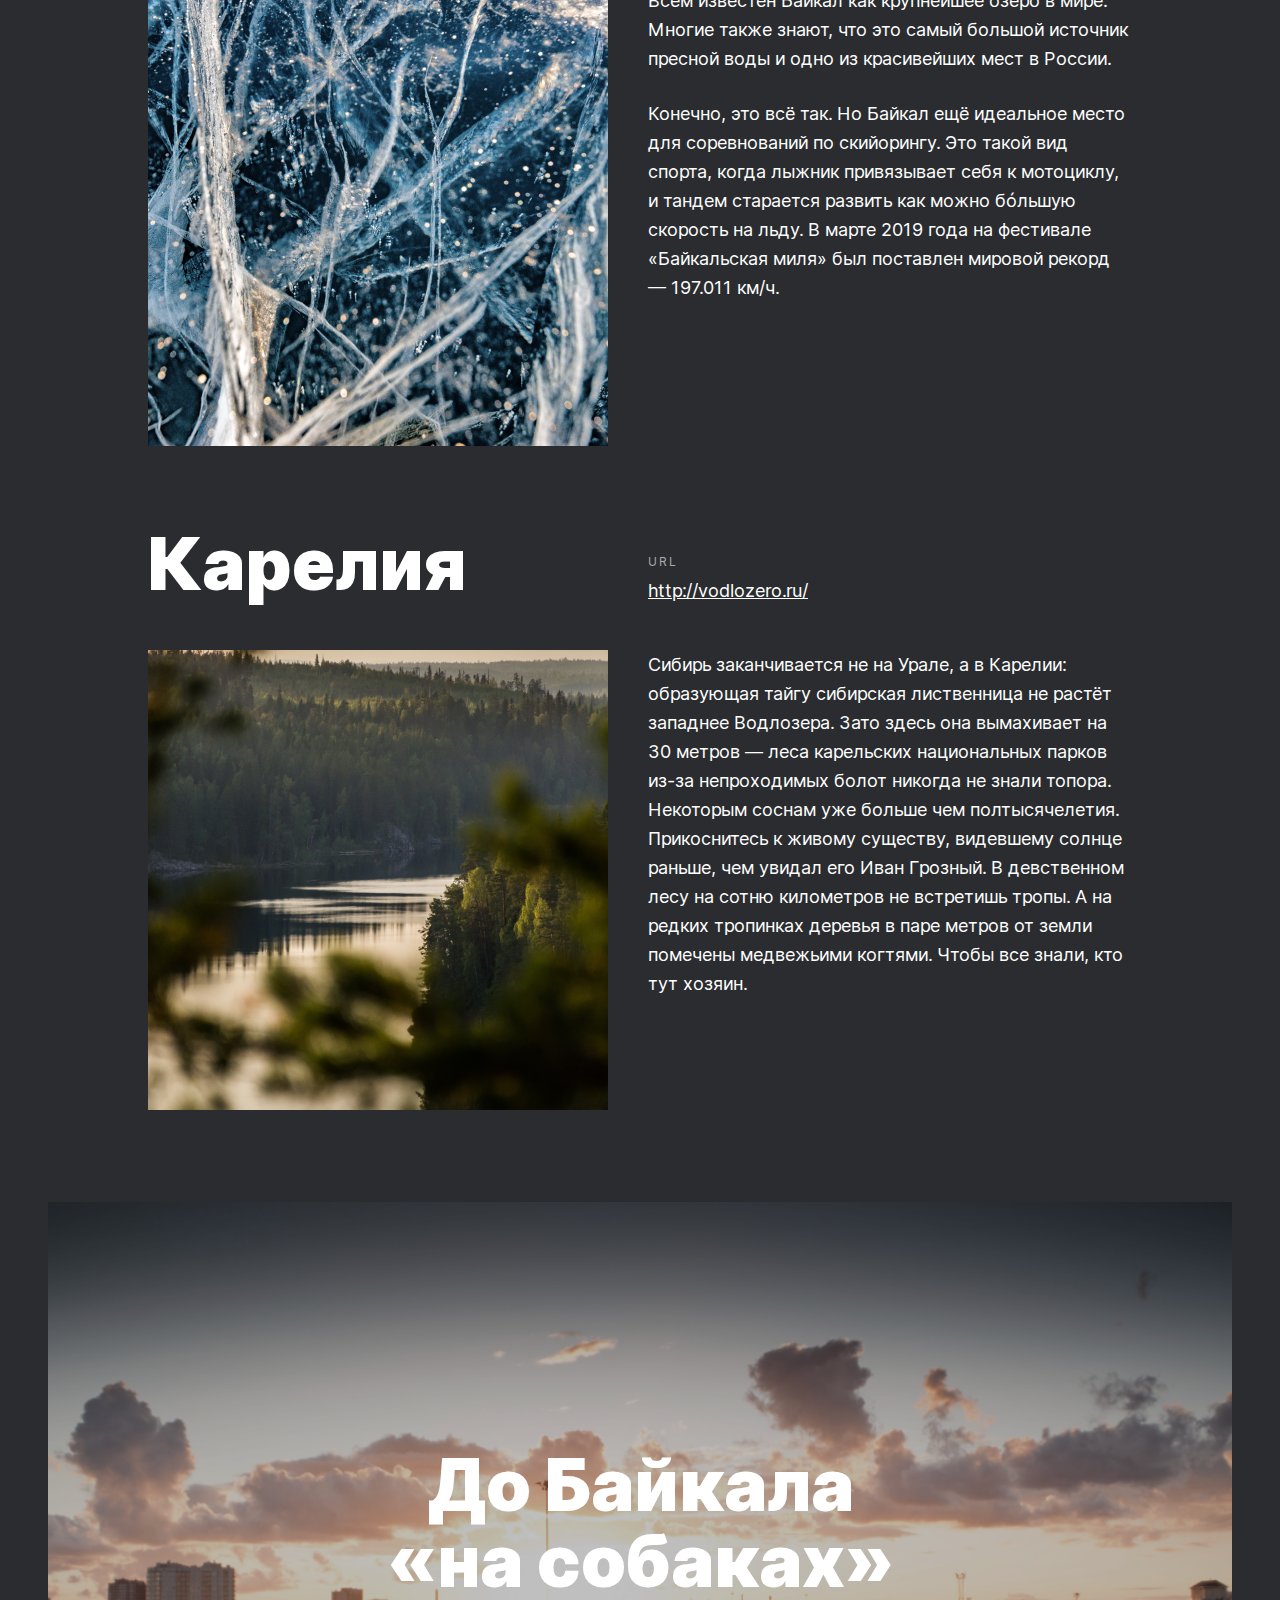
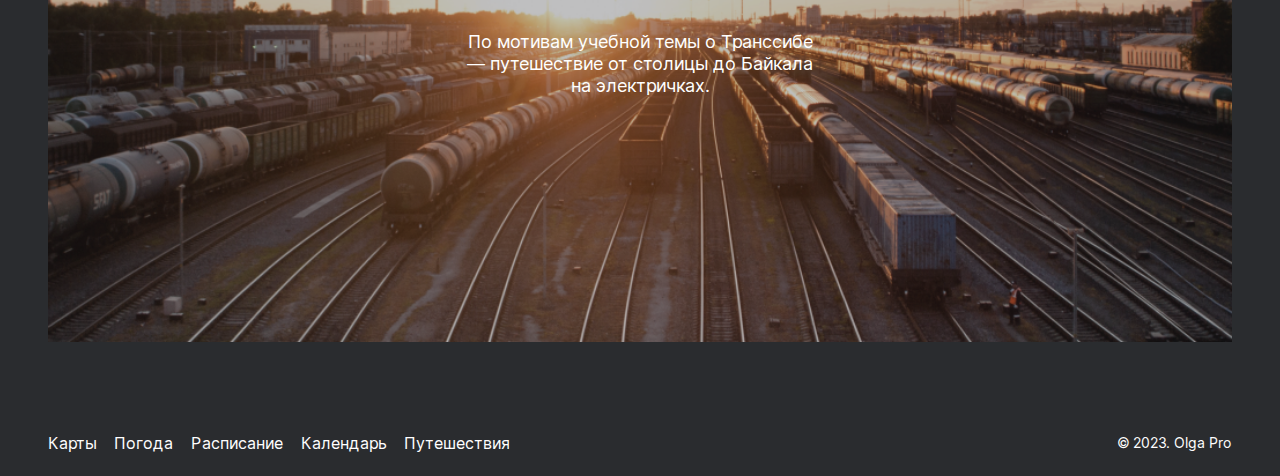
==== commit d13c84eb: "Внесла изменения" ====
--- a/index.html
+++ b/index.html
@@ -29,12 +29,12 @@
       <section class="intro section section_margins_bottom">
         <h2 class="intro__title">Чего мы там не&nbsp;видели?</h2>
         <p class="intro__text">По опросам ВЦИОМ, 95% россиян мечтают куда-нибудь поехать,
-          но только 36% планируют провести отпуск в родной стране.
+          но&nbsp;только 36% планируют провести отпуск в родной стране.
           Мол, чего мы тут, дома, не видели? На самом деле, Россия — это целая вселенная с ласковым морем юга,
           густыми лесами Саян и суровыми льдами плато Путорана. А ещё увидеть все эти красоты можно без&nbsp;миллионов на счету,
           загранпаспорта и многочасовых перелетов. Как, например, Вера Башмакова — смелая молодая мама,
           которая взяла в охапку троих детей, усадила их в свою «Ладу» и&nbsp;проехала 20 тысяч километров по&nbsp;родной стране.
-          Мы выбрали и&nbsp;описали некоторые интересные места, достойные вашего отпуска.</p>
+          Мы выбрали и описали некоторые интересные места, достойные вашего отпуска.</p>
         <ul class="intro__list">
           <li class="intro__info">Часовых поясов <span class="intro__number">11</span></li>
           <li class="intro__info">Объектов природного наследия ЮНЕСКО <span class="intro__number">12</span></li>
@@ -85,12 +85,12 @@
         </div>
         <img src="./images/place-kolsky.png" alt="Изображение гор Кольского полуострова в зимний период" class="place__image">
         <div class="place__paragraphs">
-          <p class="place__paragraph">Почти весь полуостров находится за Полярным кругом. Саамская тундра, от которой на юг —
-            тайга, а на север — Ледовитый океан, прикидывающийся Баренцевым морем.</p>
-          <p class="place__paragraph">Возможно,&nbsp;вы&nbsp;смотрели&nbsp;Звягинцева и даже слышали историю арктического фестиваля в Териберке.
+          <p class="place__paragraph">Почти весь полуостров находится за Полярным кругом. Саамская тундра, от&nbsp;которой на юг —
+            тайга, а&nbsp;на север — Ледовитый океан, прикидывающийся Баренцевым морем.</p>
+          <p class="place__paragraph">Возможно вы смотрели Звягинцева&nbsp;и даже слышали историю арктического фестиваля в Териберке.
             Возможно, слово «Хибины» не осталось под снегом школьных воспоминаний об уроках географии.
             Возможно, вы не интересовались пронизывающей земную кору сверхглубокой скважиной, а от апатитов вас давно накрывает апатия.
-            Но ваша мечта увидеть северное сияние начинает сбываться с билетом в&nbsp;Мурманск.</p>
+            Но ваша мечта увидеть северное сияние начинает сбываться с билетом в Мурманск.</p>
         </div>
        </div>
        <div class="place">
@@ -101,9 +101,9 @@
         </div>
         <img src="./images/place-altai.png" alt="Изображение алтайского хвойного леса в летний период" class="place__image">
         <div class="place__paragraphs">
-          <p class="place__paragraph">Алтай — одно из красивейших мест в России.
+          <p class="place__paragraph">Алтай — одно из красивейших мест в&nbsp;России.
             В первую очередь из-за гор: если ехать вдоль хребта, вы увидите склоны, усыпанные соснами, горные реки и озёра.
-            А если вы откроете в автомобиле окна, сможете познакомиться с невидимым чудом здешних мест — горным воздухом.</p>
+            А&nbsp;если вы откроете в автомобиле окна, сможете познакомиться с невидимым чудом здешних мест — горным воздухом.</p>
           <p class="place__paragraph">Климат на Алтае умеренный, поэтому ехать сюда лучше всего летом. Так вы увидите всё разнообразие местной флоры и фауны.
             По лесам Алтая бродят лоси, над хребтами летают орлы, а&nbsp;на равнинах пасутся косули. И&nbsp;знаменитые манулы — тоже обитатели Алтайского края.</p>
         </div>
@@ -116,11 +116,11 @@
         </div>
         <img src="./images/place-winter-baikal.png" alt="Лед на Байкале" class="place__image">
         <div class="place__paragraphs">
-          <p class="place__paragraph">Всем известен Байкал как крупнейшее озеро&nbsp;в&nbsp;мире.&nbsp;
-            Многие также знают, что это самый большой источник пресной воды и&nbsp;одно из красивейших мест в&nbsp;России.</p>
-          <p class="place__paragraph">Конечно, это всё так. Но&nbsp;Байкал ещё идеальное место для соревнований&nbsp;по скийорингу.
-            Это такой вид спорта, когда лыжник привязывает&nbsp;себя&nbsp;к&nbsp;мотоциклу, и&nbsp;тандем старается развить как можно бóльшую скорость на&nbsp;льду.
-            В&nbsp;марте 2019 года на фестивале «Байкальская миля»&nbsp;был поставлен мировой рекорд — 197.011&nbsp;км/ч.</p>
+          <p class="place__paragraph">Всем известен Байкал как крупнейшее озеро в мире.
+            Многие также знают, что это самый большой источник пресной воды и одно из красивейших мест в России.</p>
+          <p class="place__paragraph">Конечно, это всё так. Но Байкал ещё идеальное место для соревнований по&nbsp;скийорингу.
+            Это&nbsp;такой вид спорта, когда лыжник привязывает себя&nbsp;к&nbsp;мотоциклу, и&nbsp;тандем старается развить как&nbsp;можно бóльшую
+            скорость на льду. В марте 2019 года на фестивале «Байкальская миля» был поставлен мировой рекорд — 197.011 км/ч.</p>
         </div>
        </div>
        <div class="place">
@@ -131,7 +131,7 @@
         </div>
         <img src="./images/place-karelia.png" alt="Изображение лесного озера в Карелии" class="place__image">
         <div class="place__paragraphs">
-          <p class="place__paragraph">Сибирь заканчивается не на Урале, а в Карелии:образующая тайгу сибирская лиственница не растёт западнее Водлозера.
+          <p class="place__paragraph">Сибирь заканчивается не на Урале, а в Карелии: образующая тайгу сибирская лиственница не растёт западнее Водлозера.
             Зато здесь она вымахивает на 30 метров — леса карельских национальных парков из-за непроходимых болот никогда не знали топора.
             Некоторым соснам уже больше чем полтысячелетия. Прикоснитесь к живому существу, видевшему солнце раньше, чем увидал его Иван Грозный.
             В девственном лесу на сотню километров не встретишь тропы. А на редких тропинках деревья в паре метров от земли помечены медвежьими когтями.
